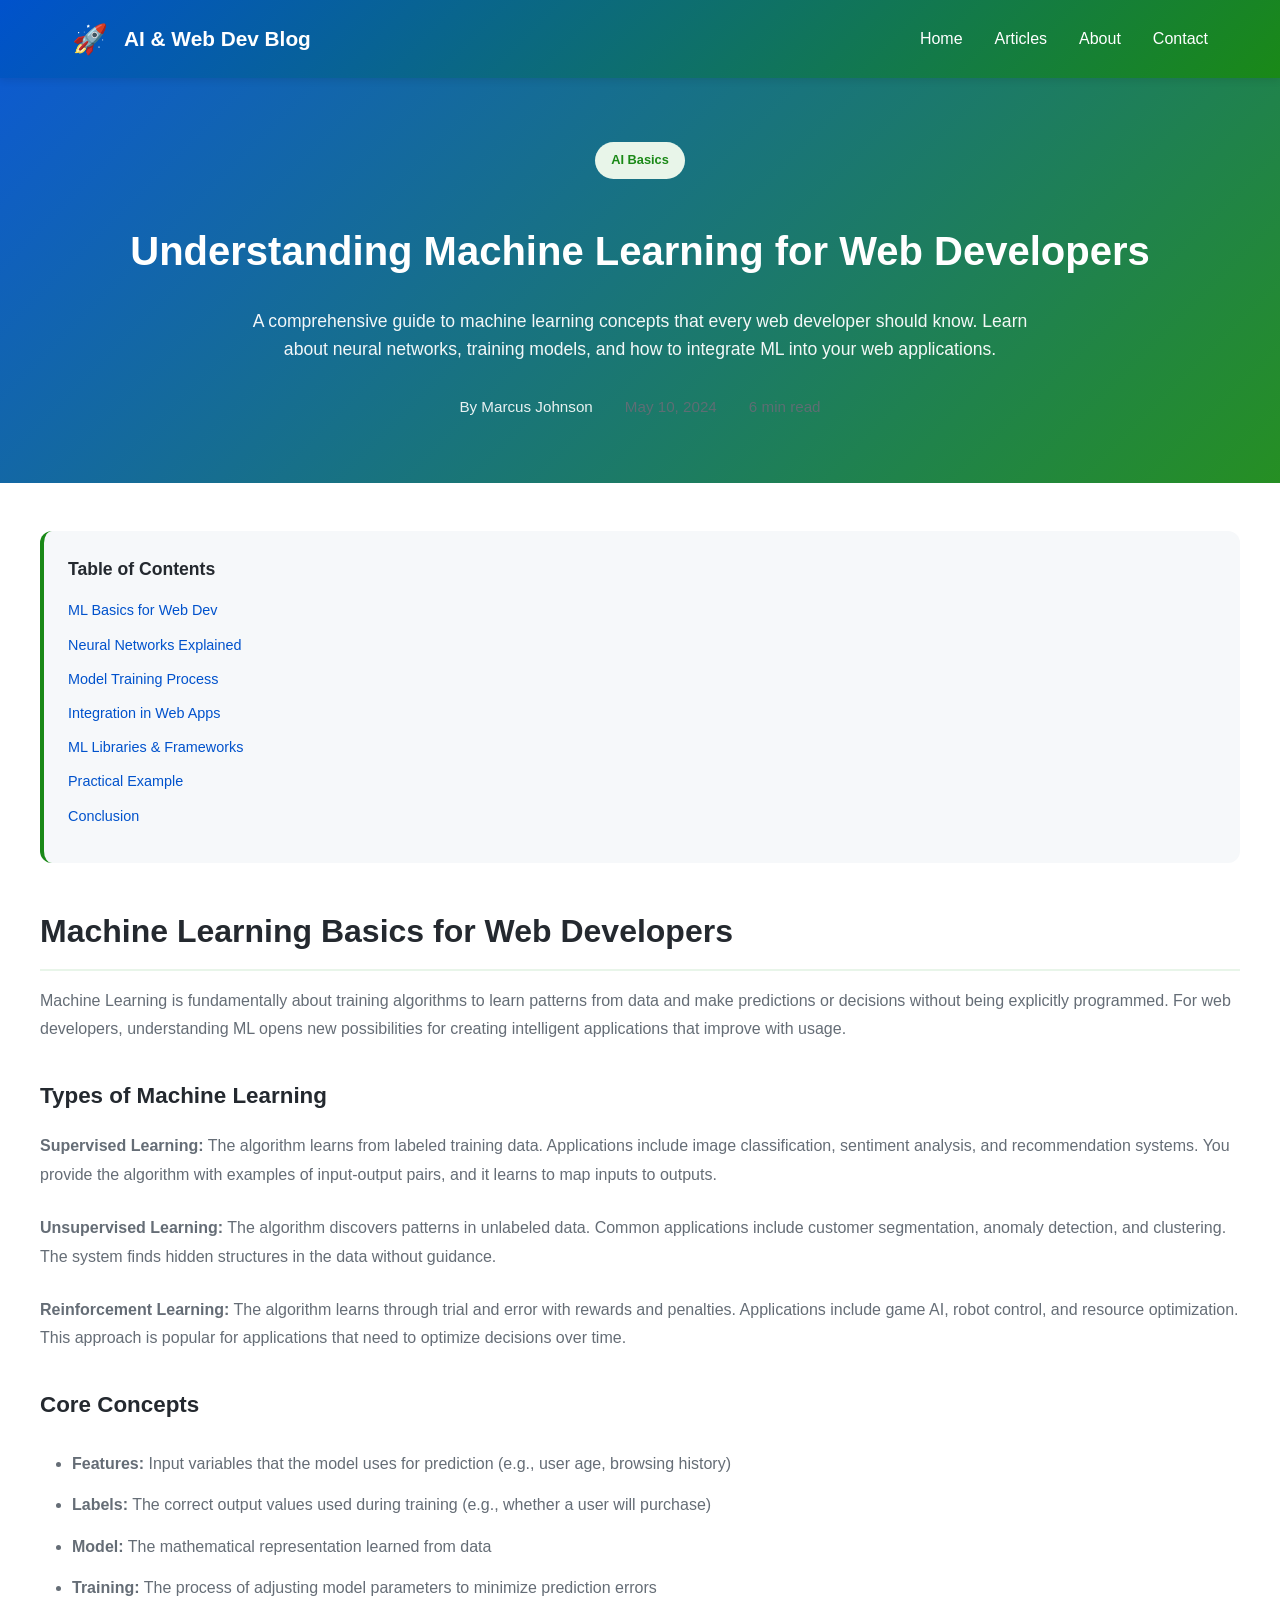
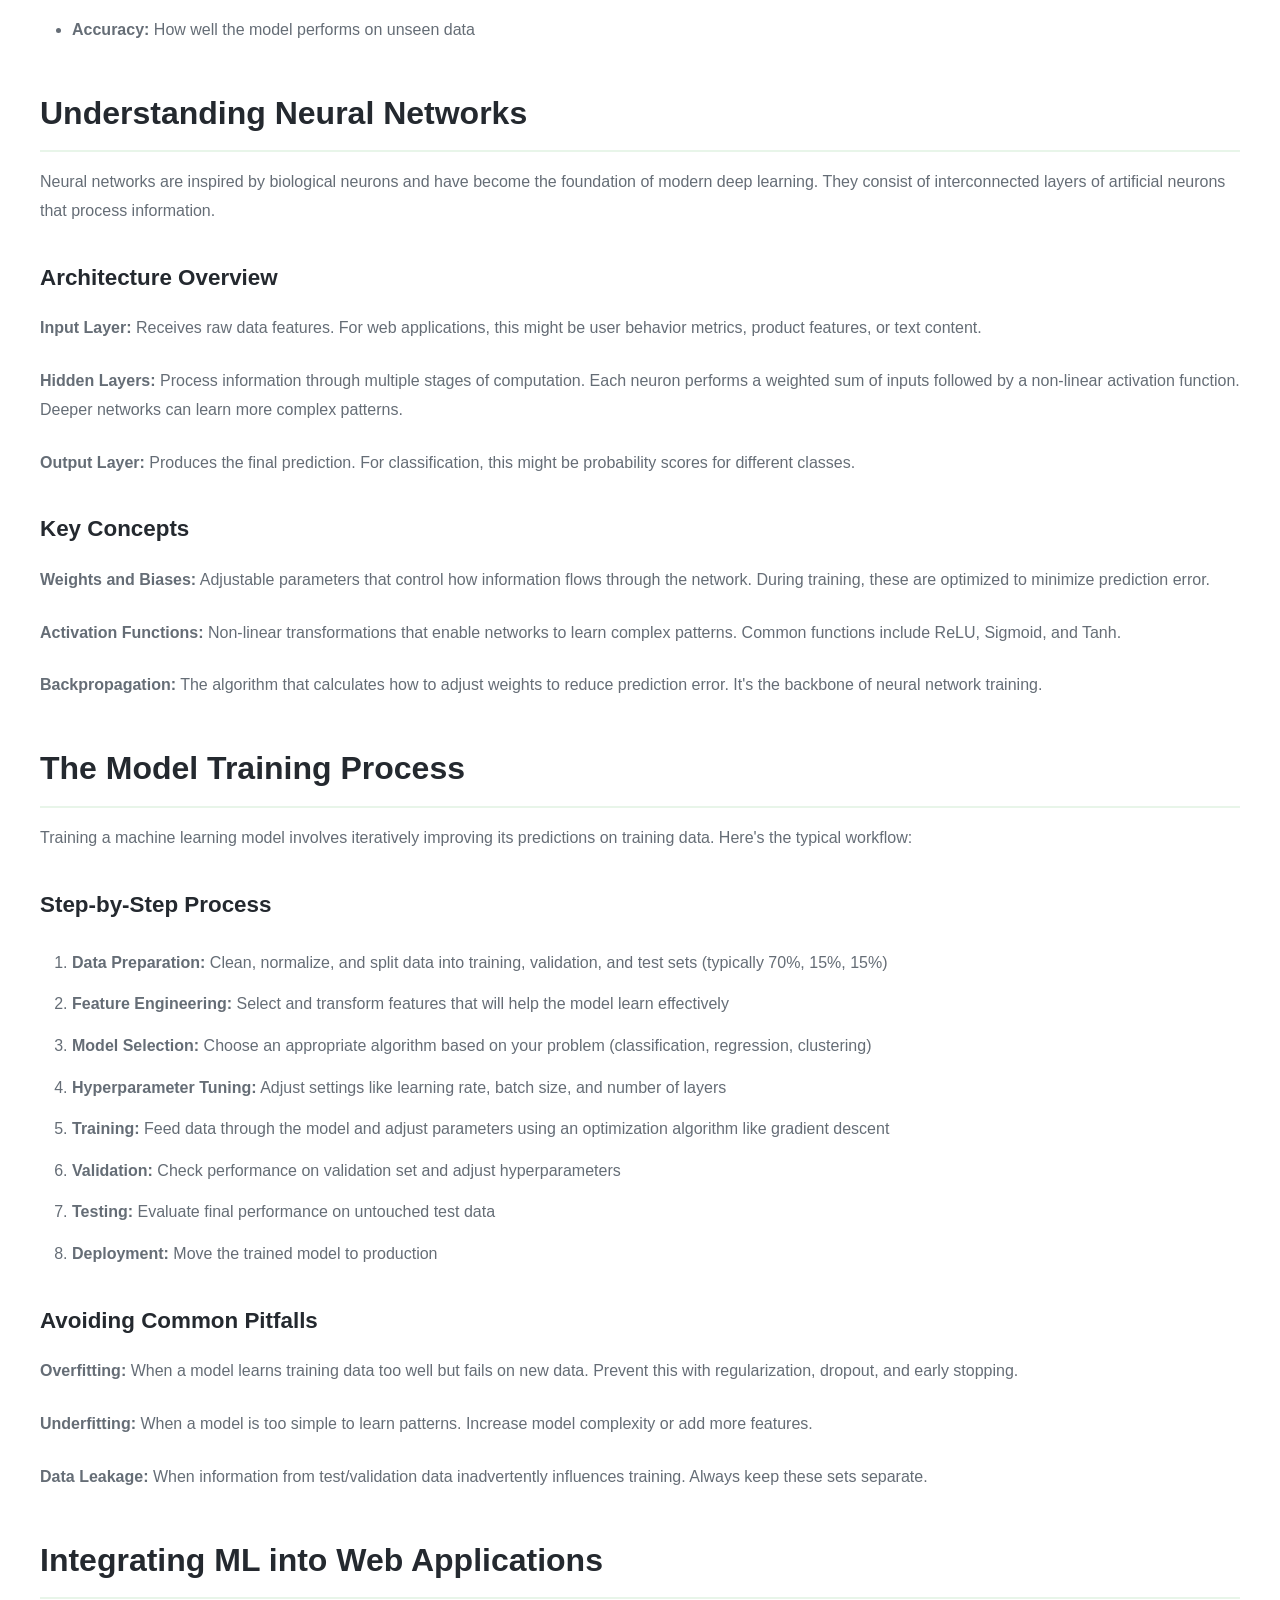
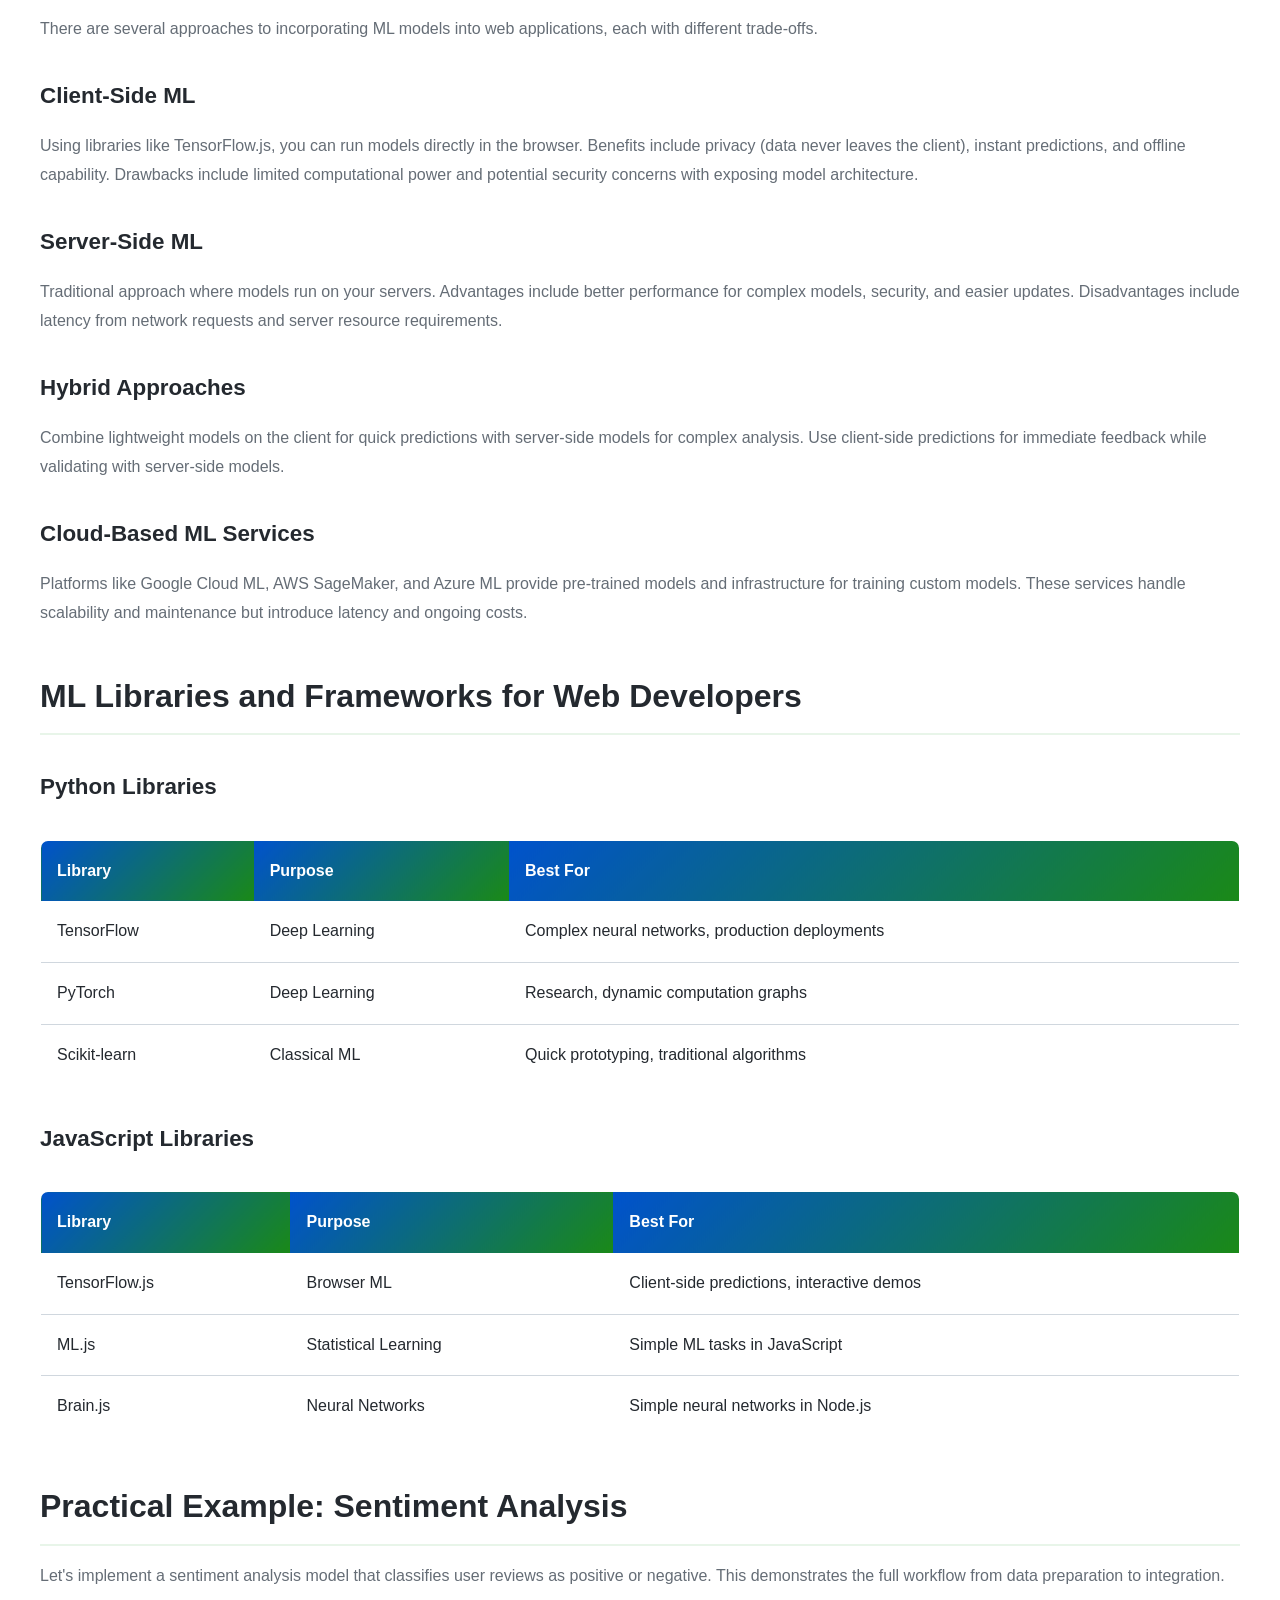
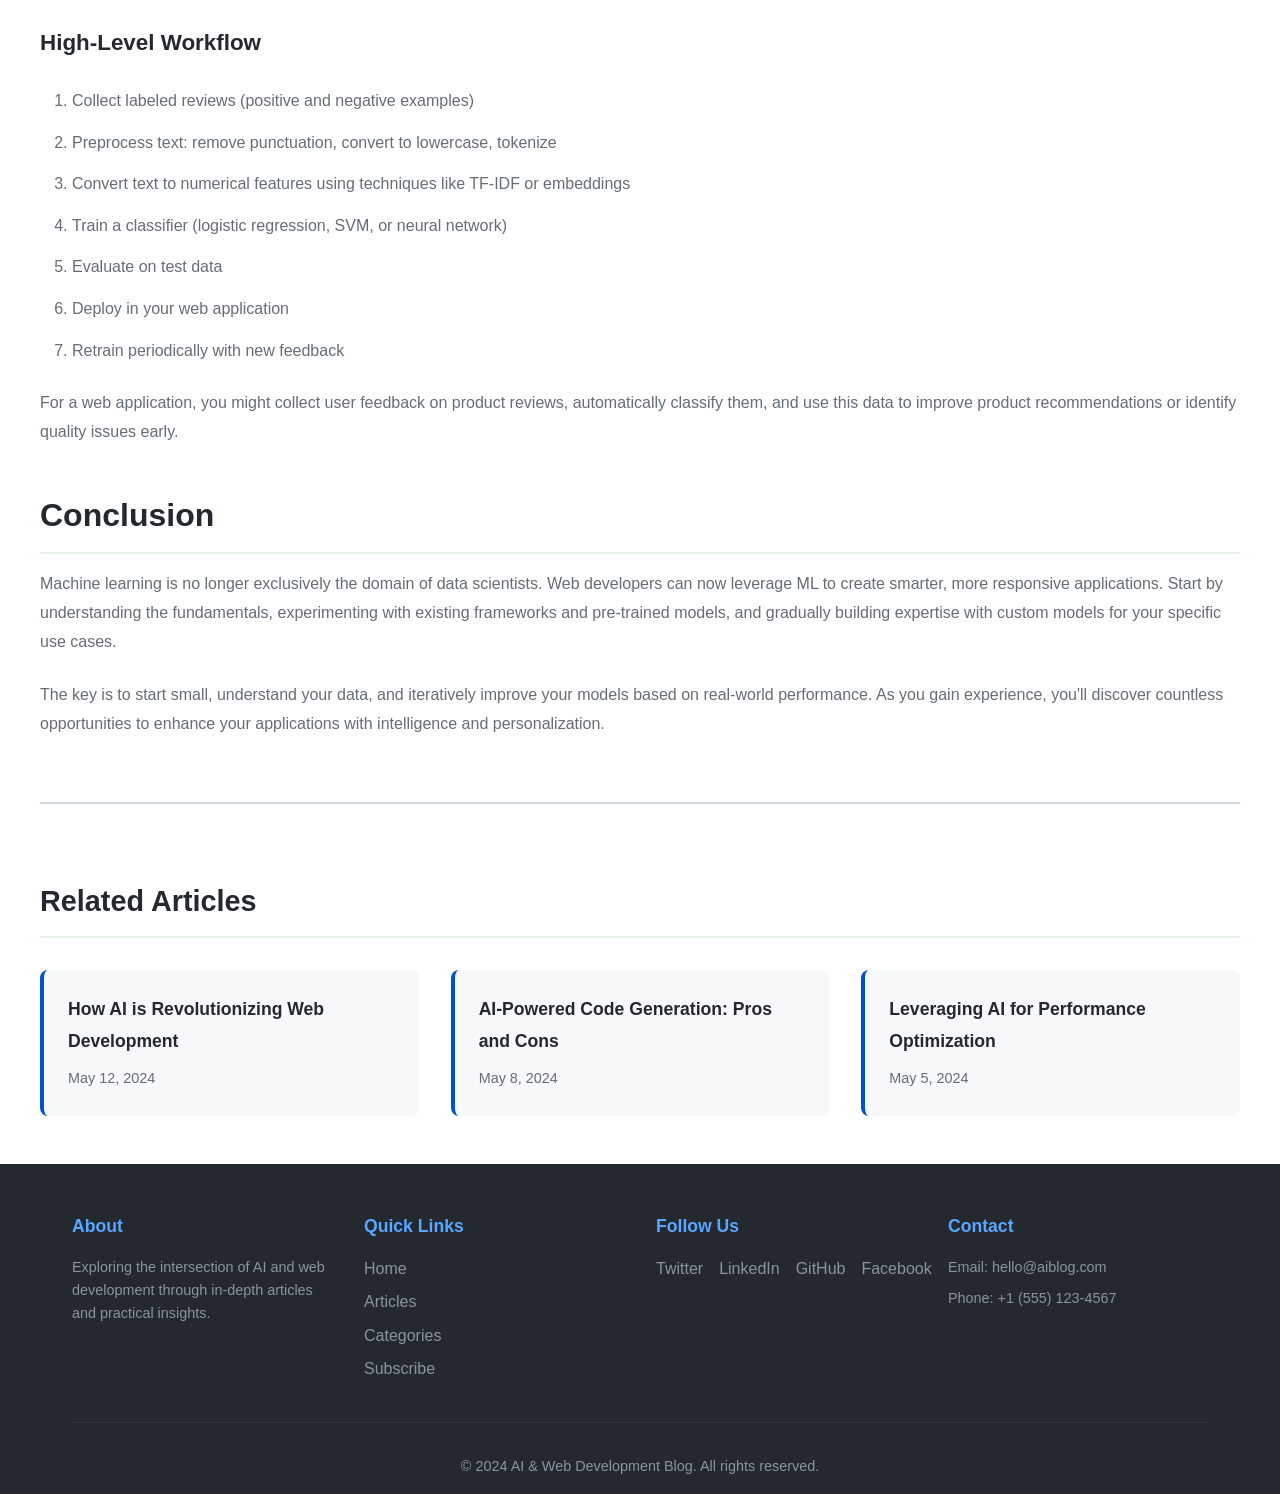
==== article1.html @ 03bb9d30 "new files" ====
<!DOCTYPE html>
<html lang="en">
<head>
    <meta charset="UTF-8">
    <meta name="viewport" content="width=device-width, initial-scale=1.0">
    <title>Understanding Machine Learning for Web Developers | AI & Web Dev Blog</title>
    <link rel="stylesheet" href="styles.css">
</head>
<body>
    <!-- Navigation Bar -->
    <nav class="navbar">
        <div class="nav-container">
            <div class="logo">
                <span class="logo-icon">🚀</span>
                <h1>AI & Web Dev Blog</h1>
            </div>
            <ul class="nav-links">
                <li><a href="index.html">Home</a></li>
                <li><a href="index.html#articles">Articles</a></li>
                <li><a href="#">About</a></li>
                <li><a href="#">Contact</a></li>
            </ul>
        </div>
    </nav>

    <!-- Article Content -->
    <article class="article-page">
        <div class="article-hero">
            <div class="container">
                <span class="badge badge-green">AI Basics</span>
                <h1>Understanding Machine Learning for Web Developers</h1>
                <p class="article-subtitle">A comprehensive guide to machine learning concepts that every web developer should know. Learn about neural networks, training models, and how to integrate ML into your web applications.</p>
                <div class="article-meta-detailed">
                    <span class="author">By Marcus Johnson</span>
                    <span class="date">May 10, 2024</span>
                    <span class="read-time">6 min read</span>
                </div>
            </div>
        </div>

        <div class="container article-container">
            <aside class="article-sidebar">
                <div class="toc">
                    <h3>Table of Contents</h3>
                    <ul>
                        <li><a href="#ml-basics">ML Basics for Web Dev</a></li>
                        <li><a href="#neural-networks">Neural Networks Explained</a></li>
                        <li><a href="#training">Model Training Process</a></li>
                        <li><a href="#integration">Integration in Web Apps</a></li>
                        <li><a href="#libraries">ML Libraries & Frameworks</a></li>
                        <li><a href="#practical">Practical Example</a></li>
                        <li><a href="#conclusion">Conclusion</a></li>
                    </ul>
                </div>
            </aside>

            <main class="article-main">
                <section id="ml-basics">
                    <h2>Machine Learning Basics for Web Developers</h2>
                    <p>Machine Learning is fundamentally about training algorithms to learn patterns from data and make predictions or decisions without being explicitly programmed. For web developers, understanding ML opens new possibilities for creating intelligent applications that improve with usage.</p>

                    <h3>Types of Machine Learning</h3>
                    <p><strong>Supervised Learning:</strong> The algorithm learns from labeled training data. Applications include image classification, sentiment analysis, and recommendation systems. You provide the algorithm with examples of input-output pairs, and it learns to map inputs to outputs.</p>
                    <p><strong>Unsupervised Learning:</strong> The algorithm discovers patterns in unlabeled data. Common applications include customer segmentation, anomaly detection, and clustering. The system finds hidden structures in the data without guidance.</p>
                    <p><strong>Reinforcement Learning:</strong> The algorithm learns through trial and error with rewards and penalties. Applications include game AI, robot control, and resource optimization. This approach is popular for applications that need to optimize decisions over time.</p>

                    <h3>Core Concepts</h3>
                    <ul>
                        <li><strong>Features:</strong> Input variables that the model uses for prediction (e.g., user age, browsing history)</li>
                        <li><strong>Labels:</strong> The correct output values used during training (e.g., whether a user will purchase)</li>
                        <li><strong>Model:</strong> The mathematical representation learned from data</li>
                        <li><strong>Training:</strong> The process of adjusting model parameters to minimize prediction errors</li>
                        <li><strong>Accuracy:</strong> How well the model performs on unseen data</li>
                    </ul>
                </section>

                <section id="neural-networks">
                    <h2>Understanding Neural Networks</h2>
                    <p>Neural networks are inspired by biological neurons and have become the foundation of modern deep learning. They consist of interconnected layers of artificial neurons that process information.</p>

                    <h3>Architecture Overview</h3>
                    <p><strong>Input Layer:</strong> Receives raw data features. For web applications, this might be user behavior metrics, product features, or text content.</p>
                    <p><strong>Hidden Layers:</strong> Process information through multiple stages of computation. Each neuron performs a weighted sum of inputs followed by a non-linear activation function. Deeper networks can learn more complex patterns.</p>
                    <p><strong>Output Layer:</strong> Produces the final prediction. For classification, this might be probability scores for different classes.</p>

                    <h3>Key Concepts</h3>
                    <p><strong>Weights and Biases:</strong> Adjustable parameters that control how information flows through the network. During training, these are optimized to minimize prediction error.</p>
                    <p><strong>Activation Functions:</strong> Non-linear transformations that enable networks to learn complex patterns. Common functions include ReLU, Sigmoid, and Tanh.</p>
                    <p><strong>Backpropagation:</strong> The algorithm that calculates how to adjust weights to reduce prediction error. It's the backbone of neural network training.</p>
                </section>

                <section id="training">
                    <h2>The Model Training Process</h2>
                    <p>Training a machine learning model involves iteratively improving its predictions on training data. Here's the typical workflow:</p>

                    <h3>Step-by-Step Process</h3>
                    <ol>
                        <li><strong>Data Preparation:</strong> Clean, normalize, and split data into training, validation, and test sets (typically 70%, 15%, 15%)</li>
                        <li><strong>Feature Engineering:</strong> Select and transform features that will help the model learn effectively</li>
                        <li><strong>Model Selection:</strong> Choose an appropriate algorithm based on your problem (classification, regression, clustering)</li>
                        <li><strong>Hyperparameter Tuning:</strong> Adjust settings like learning rate, batch size, and number of layers</li>
                        <li><strong>Training:</strong> Feed data through the model and adjust parameters using an optimization algorithm like gradient descent</li>
                        <li><strong>Validation:</strong> Check performance on validation set and adjust hyperparameters</li>
                        <li><strong>Testing:</strong> Evaluate final performance on untouched test data</li>
                        <li><strong>Deployment:</strong> Move the trained model to production</li>
                    </ol>

                    <h3>Avoiding Common Pitfalls</h3>
                    <p><strong>Overfitting:</strong> When a model learns training data too well but fails on new data. Prevent this with regularization, dropout, and early stopping.</p>
                    <p><strong>Underfitting:</strong> When a model is too simple to learn patterns. Increase model complexity or add more features.</p>
                    <p><strong>Data Leakage:</strong> When information from test/validation data inadvertently influences training. Always keep these sets separate.</p>
                </section>

                <section id="integration">
                    <h2>Integrating ML into Web Applications</h2>
                    <p>There are several approaches to incorporating ML models into web applications, each with different trade-offs.</p>

                    <h3>Client-Side ML</h3>
                    <p>Using libraries like TensorFlow.js, you can run models directly in the browser. Benefits include privacy (data never leaves the client), instant predictions, and offline capability. Drawbacks include limited computational power and potential security concerns with exposing model architecture.</p>

                    <h3>Server-Side ML</h3>
                    <p>Traditional approach where models run on your servers. Advantages include better performance for complex models, security, and easier updates. Disadvantages include latency from network requests and server resource requirements.</p>

                    <h3>Hybrid Approaches</h3>
                    <p>Combine lightweight models on the client for quick predictions with server-side models for complex analysis. Use client-side predictions for immediate feedback while validating with server-side models.</p>

                    <h3>Cloud-Based ML Services</h3>
                    <p>Platforms like Google Cloud ML, AWS SageMaker, and Azure ML provide pre-trained models and infrastructure for training custom models. These services handle scalability and maintenance but introduce latency and ongoing costs.</p>
                </section>

                <section id="libraries">
                    <h2>ML Libraries and Frameworks for Web Developers</h2>

                    <h3>Python Libraries</h3>
                    <table class="tools-table">
                        <tr>
                            <th>Library</th>
                            <th>Purpose</th>
                            <th>Best For</th>
                        </tr>
                        <tr>
                            <td>TensorFlow</td>
                            <td>Deep Learning</td>
                            <td>Complex neural networks, production deployments</td>
                        </tr>
                        <tr>
                            <td>PyTorch</td>
                            <td>Deep Learning</td>
                            <td>Research, dynamic computation graphs</td>
                        </tr>
                        <tr>
                            <td>Scikit-learn</td>
                            <td>Classical ML</td>
                            <td>Quick prototyping, traditional algorithms</td>
                        </tr>
                    </table>

                    <h3>JavaScript Libraries</h3>
                    <table class="tools-table">
                        <tr>
                            <th>Library</th>
                            <th>Purpose</th>
                            <th>Best For</th>
                        </tr>
                        <tr>
                            <td>TensorFlow.js</td>
                            <td>Browser ML</td>
                            <td>Client-side predictions, interactive demos</td>
                        </tr>
                        <tr>
                            <td>ML.js</td>
                            <td>Statistical Learning</td>
                            <td>Simple ML tasks in JavaScript</td>
                        </tr>
                        <tr>
                            <td>Brain.js</td>
                            <td>Neural Networks</td>
                            <td>Simple neural networks in Node.js</td>
                        </tr>
                    </table>
                </section>

                <section id="practical">
                    <h2>Practical Example: Sentiment Analysis</h2>
                    <p>Let's implement a sentiment analysis model that classifies user reviews as positive or negative. This demonstrates the full workflow from data preparation to integration.</p>

                    <h3>High-Level Workflow</h3>
                    <ol>
                        <li>Collect labeled reviews (positive and negative examples)</li>
                        <li>Preprocess text: remove punctuation, convert to lowercase, tokenize</li>
                        <li>Convert text to numerical features using techniques like TF-IDF or embeddings</li>
                        <li>Train a classifier (logistic regression, SVM, or neural network)</li>
                        <li>Evaluate on test data</li>
                        <li>Deploy in your web application</li>
                        <li>Retrain periodically with new feedback</li>
                    </ol>

                    <p>For a web application, you might collect user feedback on product reviews, automatically classify them, and use this data to improve product recommendations or identify quality issues early.</p>
                </section>

                <section id="conclusion">
                    <h2>Conclusion</h2>
                    <p>Machine learning is no longer exclusively the domain of data scientists. Web developers can now leverage ML to create smarter, more responsive applications. Start by understanding the fundamentals, experimenting with existing frameworks and pre-trained models, and gradually building expertise with custom models for your specific use cases.</p>
                    <p>The key is to start small, understand your data, and iteratively improve your models based on real-world performance. As you gain experience, you'll discover countless opportunities to enhance your applications with intelligence and personalization.</p>
                </section>

                <!-- Related Articles -->
                <section class="related-articles">
                    <h2>Related Articles</h2>
                    <div class="related-grid">
                        <a href="featured-article.html" class="related-card">
                            <h4>How AI is Revolutionizing Web Development</h4>
                            <p>May 12, 2024</p>
                        </a>
                        <a href="article2.html" class="related-card">
                            <h4>AI-Powered Code Generation: Pros and Cons</h4>
                            <p>May 8, 2024</p>
                        </a>
                        <a href="article3.html" class="related-card">
                            <h4>Leveraging AI for Performance Optimization</h4>
                            <p>May 5, 2024</p>
                        </a>
                    </div>
                </section>
            </main>
        </div>
    </article>

    <!-- Footer -->
    <footer class="footer">
        <div class="container">
            <div class="footer-content">
                <div class="footer-section">
                    <h5>About</h5>
                    <p>Exploring the intersection of AI and web development through in-depth articles and practical insights.</p>
                </div>
                <div class="footer-section">
                    <h5>Quick Links</h5>
                    <ul>
                        <li><a href="index.html">Home</a></li>
                        <li><a href="index.html#articles">Articles</a></li>
                        <li><a href="#">Categories</a></li>
                        <li><a href="#">Subscribe</a></li>
                    </ul>
                </div>
                <div class="footer-section">
                    <h5>Follow Us</h5>
                    <div class="social-links">
                        <a href="#">Twitter</a>
                        <a href="#">LinkedIn</a>
                        <a href="#">GitHub</a>
                        <a href="#">Facebook</a>
                    </div>
                </div>
                <div class="footer-section">
                    <h5>Contact</h5>
                    <p>Email: hello@aiblog.com</p>
                    <p>Phone: +1 (555) 123-4567</p>
                </div>
            </div>
            <div class="footer-bottom">
                <p>&copy; 2024 AI & Web Development Blog. All rights reserved.</p>
            </div>
        </div>
    </footer>
</body>
</html>
---- styles.css ----
/* ==================== Variables & Reset ==================== */
:root {
    --primary-blue: #0052cc;
    --secondary-blue: #1f6feb;
    --light-blue: #e7f0ff;
    --primary-green: #1a8917;
    --secondary-green: #2da44e;
    --light-green: #e8f5e9;
    --dark-bg: #0d1117;
    --light-bg: #f6f8fa;
    --text-primary: #24292f;
    --text-secondary: #656d76;
    --border-color: #d0d7de;
    --hover-bg: #f0f4f8;
    --transition: all 0.3s ease;
}

* {
    margin: 0;
    padding: 0;
    box-sizing: border-box;
}

html {
    scroll-behavior: smooth;
}

body {
    font-family: -apple-system, BlinkMacSystemFont, 'Segoe UI', Roboto, 'Helvetica Neue', Arial, sans-serif;
    line-height: 1.6;
    color: var(--text-primary);
    background-color: #ffffff;
}

/* ==================== Navigation ==================== */
.navbar {
    position: sticky;
    top: 0;
    background: linear-gradient(135deg, #0052cc 0%, #1a8917 100%);
    color: white;
    padding: 1rem 0;
    box-shadow: 0 2px 8px rgba(0, 0, 0, 0.1);
    z-index: 100;
}

.nav-container {
    max-width: 1200px;
    margin: 0 auto;
    padding: 0 2rem;
    display: flex;
    justify-content: space-between;
    align-items: center;
}

.logo {
    display: flex;
    align-items: center;
    gap: 1rem;
    font-size: 1.5rem;
    font-weight: bold;
}

.logo h1 {
    font-size: 1.3rem;
    white-space: nowrap;

}

.logo-icon {
    font-size: 1.8rem;
    height: auto;

    
}

.nav-links {
    display: flex;
    list-style: none;
    gap: 2rem;
}

.nav-links a {
    color: white;
    text-decoration: none;
    font-weight: 500;
    transition: var(--transition);
    padding: 0.5rem 0;
    border-bottom: 2px solid transparent;
}

.nav-links a:hover {
    border-bottom-color: #fff;
}

/* ==================== Hero Section ==================== */
.hero {
    position: relative;
    min-height: 500px;
    display: flex;
    align-items: center;
    justify-content: center;
    background: linear-gradient(135deg, rgba(0, 82, 204, 0.95) 0%, rgba(26, 137, 23, 0.95) 100%);
    color: white;
    overflow: hidden;
}

.hero::before {
    content: '';
    position: absolute;
    width: 200%;
    height: 200%;
    background: 
        radial-gradient(circle at 20% 50%, rgba(255, 255, 255, 0.1) 0%, transparent 50%),
        radial-gradient(circle at 80% 80%, rgba(255, 255, 255, 0.05) 0%, transparent 50%);
    animation: gradient-shift 15s ease infinite;
}

@keyframes gradient-shift {
    0%, 100% { transform: translate(0, 0); }
    50% { transform: translate(-50px, -50px); }
}

.hero-content {
    position: relative;
    z-index: 2;
    text-align: center;
    max-width: 800px;
    padding: 3rem 2rem;
}

.hero h2 {
    font-size: 3rem;
    margin-bottom: 1rem;
    font-weight: 700;
    line-height: 1.2;
}

.hero p {
    font-size: 1.3rem;
    margin-bottom: 2rem;
    opacity: 0.95;
    font-weight: 300;
}

.cta-button {
    background: white;
    color: var(--primary-blue);
    border: none;
    padding: 1rem 2.5rem;
    font-size: 1rem;
    font-weight: 600;
    border-radius: 50px;
    cursor: pointer;
    transition: var(--transition);
    box-shadow: 0 4px 15px rgba(0, 0, 0, 0.2);
}

.cta-button:hover {
    transform: translateY(-3px);
    box-shadow: 0 6px 20px rgba(0, 0, 0, 0.3);
}

/* ==================== Container ==================== */
.container {
    max-width: 1200px;
    margin: 0 auto;
    padding: 0 2rem;
}

/* ==================== Section Title ==================== */
.section-title {
    font-size: 2.2rem;
    font-weight: 700;
    margin-bottom: 3rem;
    text-align: center;
    color: var(--text-primary);
    position: relative;
    padding-bottom: 1rem;
}

.section-title::after {
    content: '';
    position: absolute;
    bottom: 0;
    left: 50%;
    transform: translateX(-50%);
    width: 60px;
    height: 4px;
    background: linear-gradient(90deg, var(--primary-blue), var(--primary-green));
    border-radius: 2px;
}

/* ==================== Featured Section ==================== */
.featured-section {
    padding: 4rem 0;
    background: var(--light-bg);
}

.featured-article {
    display: grid;
    grid-template-columns: 1fr 1fr;
    gap: 3rem;
    align-items: center;
    background: white;
    border-radius: 12px;
    overflow: hidden;
    box-shadow: 0 4px 20px rgba(0, 0, 0, 0.08);
    border: 2px solid #e8f5e9;
    transition: var(--transition);
}

.featured-article:hover {
    box-shadow: 0 8px 30px rgba(26, 137, 23, 0.15);
    transform: translateY(-5px);
}

.featured-image {
    background: linear-gradient(135deg, var(--light-blue) 0%, var(--light-green) 100%);
    height: 300px;
    display: flex;
    align-items: center;
    justify-content: center;
    overflow: hidden;
}

.image-placeholder {
    font-size: 6rem;
    animation: float 3s ease-in-out infinite;
}

@keyframes float {
    0%, 100% { transform: translateY(0px); }
    50% { transform: translateY(-20px); }
}

.featured-content {
    padding: 2rem;
}

.featured-content h2 {
    font-size: 2rem;
    margin: 1rem 0;
    color: var(--text-primary);
}

.featured-content p {
    font-size: 1rem;
    color: var(--text-secondary);
    margin-bottom: 1.5rem;
    line-height: 1.7;
}

.article-meta {
    display: flex;
    gap: 1.5rem;
    margin-bottom: 1.5rem;
    font-size: 0.9rem;
}

.date, .read-time {
    color: var(--text-secondary);
}

.read-more {
    display: inline-block;
    color: var(--primary-blue);
    text-decoration: none;
    font-weight: 600;
    transition: var(--transition);
    padding: 0.5rem 0;
}

.read-more:hover {
    color: var(--primary-green);
    transform: translateX(5px);
}

/* ==================== Badges ==================== */
.badge {
    display: inline-block;
    padding: 0.5rem 1rem;
    border-radius: 20px;
    font-size: 0.8rem;
    font-weight: 600;
    margin-bottom: 1rem;
}

.badge-blue {
    background: var(--light-blue);
    color: var(--primary-blue);
}

.badge-green {
    background: var(--light-green);
    color: var(--primary-green);
}

/* ==================== Blog Section ==================== */
.blog-section {
    padding: 4rem 0;
    background: white;
}

.articles-grid {
    display: grid;
    grid-template-columns: repeat(auto-fit, minmax(350px, 1fr));
    gap: 2rem;
    margin-bottom: 3rem;
}

.article-card {
    background: white;
    border: 2px solid var(--border-color);
    border-radius: 12px;
    padding: 2rem;
    transition: var(--transition);
    cursor: pointer;
    display: flex;
    flex-direction: column;
}

.article-card:hover {
    border-color: var(--primary-green);
    box-shadow: 0 8px 25px rgba(26, 137, 23, 0.15);
    transform: translateY(-8px);
}

.article-header {
    display: flex;
    justify-content: space-between;
    align-items: center;
    margin-bottom: 1rem;
}

.article-icon {
    font-size: 2.5rem;
}

.article-card h4 {
    font-size: 1.3rem;
    margin-bottom: 1rem;
    color: var(--text-primary);
    line-height: 1.4;
    flex-grow: 1;
}

.article-card p {
    color: var(--text-secondary);
    font-size: 0.95rem;
    margin-bottom: 1.5rem;
    line-height: 1.6;
    flex-grow: 1;
}

.article-footer {
    display: flex;
    justify-content: space-between;
    align-items: center;
    padding-top: 1rem;
    border-top: 1px solid var(--border-color);
    font-size: 0.9rem;
    color: var(--text-secondary);
}

/* ==================== Article Card Links ==================== */
.article-card-link {
    text-decoration: none;
    color: inherit;
    display: block;
}

.article-card-link .article-card {
    height: 100%;
}

.load-more {
    text-align: center;
    padding: 2rem 0;
}

.load-more-btn {
    background: linear-gradient(135deg, var(--primary-blue), var(--primary-green));
    color: white;
    border: none;
    padding: 1rem 2rem;
    font-size: 1rem;
    font-weight: 600;
    border-radius: 50px;
    cursor: pointer;
    transition: var(--transition);
}

.load-more-btn:hover {
    transform: scale(1.05);
    box-shadow: 0 6px 20px rgba(0, 82, 204, 0.3);
}

/* ==================== Stats Section ==================== */
.stats-section {
    padding: 4rem 0;
    background: linear-gradient(135deg, rgba(0, 82, 204, 0.05) 0%, rgba(26, 137, 23, 0.05) 100%);
}

.stats-grid {
    display: grid;
    grid-template-columns: repeat(auto-fit, minmax(250px, 1fr));
    gap: 2rem;
}

.stat-card {
    background: white;
    padding: 2rem;
    border-radius: 12px;
    text-align: center;
    border: 2px solid var(--border-color);
    transition: var(--transition);
}

.stat-card:hover {
    border-color: var(--primary-blue);
    box-shadow: 0 6px 20px rgba(0, 82, 204, 0.1);
}

.stat-card h4 {
    font-size: 2.5rem;
    background: linear-gradient(135deg, var(--primary-blue), var(--primary-green));
    -webkit-background-clip: text;
    -webkit-text-fill-color: transparent;
    background-clip: text;
    margin-bottom: 0.5rem;
}

.stat-card p {
    color: var(--text-secondary);
    font-size: 1rem;
}

/* ==================== Newsletter Section ==================== */
.newsletter-section {
    padding: 4rem 0;
    background: linear-gradient(135deg, var(--primary-blue) 0%, var(--primary-green) 100%);
    color: white;
}

.newsletter-container {
    display: grid;
    grid-template-columns: 1fr 1fr;
    gap: 3rem;
    align-items: center;
}

.newsletter-content h3 {
    font-size: 2rem;
    margin-bottom: 1rem;
}

.newsletter-content p {
    font-size: 1rem;
    opacity: 0.95;
}

.newsletter-form {
    display: flex;
    gap: 1rem;
}

.newsletter-form input {
    flex: 1;
    padding: 1rem;
    border: none;
    border-radius: 50px;
    font-size: 1rem;
    outline: none;
    background: white;
}

.subscribe-btn {
    padding: 1rem 2rem;
    background: white;
    color: var(--primary-blue);
    border: none;
    border-radius: 50px;
    font-weight: 600;
    cursor: pointer;
    transition: var(--transition);
    white-space: nowrap;
}

.subscribe-btn:hover {
    transform: scale(1.05);
    box-shadow: 0 4px 15px rgba(0, 0, 0, 0.2);
}

/* ==================== Categories Section ==================== */
.categories-section {
    padding: 4rem 0;
    background: var(--light-bg);
}

.categories-grid {
    display: grid;
    grid-template-columns: repeat(auto-fit, minmax(200px, 1fr));
    gap: 2rem;
}

.category-link {
    background: white;
    padding: 2rem;
    border-radius: 12px;
    text-decoration: none;
    text-align: center;
    transition: var(--transition);
    border: 2px solid transparent;
    cursor: pointer;
}

.category-link:hover {
    border-color: var(--primary-green);
    box-shadow: 0 8px 25px rgba(26, 137, 23, 0.15);
    transform: translateY(-8px);
}

.category-icon {
    font-size: 3rem;
    display: block;
    margin-bottom: 1rem;
}

.category-link h4 {
    font-size: 1.2rem;
    margin-bottom: 0.5rem;
    color: var(--text-primary);
}

.category-link p {
    color: var(--text-secondary);
    font-size: 0.9rem;
}

/* ==================== Footer ==================== */
.footer {
    background: var(--text-primary);
    color: white;
    padding: 3rem 0 1rem;
}

.footer-content {
    display: grid;
    grid-template-columns: repeat(auto-fit, minmax(250px, 1fr));
    gap: 2rem;
    margin-bottom: 2rem;
}

.footer-section h5 {
    font-size: 1.1rem;
    margin-bottom: 1rem;
    color: #58a6ff;
}

.footer-section p {
    font-size: 0.9rem;
    color: #8b949e;
    margin-bottom: 0.5rem;
}

.footer-section ul {
    list-style: none;
}

.footer-section ul li {
    margin-bottom: 0.5rem;
}

.footer-section a {
    color: #8b949e;
    text-decoration: none;
    transition: var(--transition);
}

.footer-section a:hover {
    color: #58a6ff;
}

.social-links {
    display: flex;
    gap: 1rem;
}

.footer-bottom {
    border-top: 1px solid #30363d;
    padding-top: 2rem;
    text-align: center;
    color: #8b949e;
    font-size: 0.9rem;
}

/* ==================== Article Page Styles ==================== */
.article-page {
    background: white;
}

.article-hero {
    background: linear-gradient(135deg, rgba(0, 82, 204, 0.95) 0%, rgba(26, 137, 23, 0.95) 100%);
    color: white;
    padding: 4rem 0;
    text-align: center;
}

.article-hero h1 {
    font-size: 2.5rem;
    margin: 1.5rem 0;
    font-weight: 700;
}

.article-subtitle {
    font-size: 1.1rem;
    margin: 1rem 0 2rem;
    opacity: 0.95;
    max-width: 800px;
    margin-left: auto;
    margin-right: auto;
}

.article-meta-detailed {
    display: flex;
    gap: 2rem;
    justify-content: center;
    font-size: 0.95rem;
    opacity: 0.9;
}

.article-container {
    padding: 3rem 0;
}

.article-layout {
    display: grid;
    grid-template-columns: 250px 1fr;
    gap: 3rem;
}

.article-sidebar {
    position: sticky;
    top: 100px;
    height: fit-content;
}

.toc {
    background: var(--light-bg);
    padding: 1.5rem;
    border-radius: 12px;
    border-left: 4px solid var(--primary-green);
}

.toc h3 {
    font-size: 1.1rem;
    margin-bottom: 1rem;
    color: var(--text-primary);
}

.toc ul {
    list-style: none;
    font-size: 0.9rem;
}

.toc ul li {
    margin-bottom: 0.7rem;
}

.toc a {
    color: var(--primary-blue);
    text-decoration: none;
    transition: var(--transition);
}

.toc a:hover {
    color: var(--primary-green);
    text-decoration: underline;
}

.article-main {
    line-height: 1.8;
}

.article-main h2 {
    font-size: 2rem;
    margin: 2.5rem 0 1rem;
    color: var(--text-primary);
    border-bottom: 2px solid var(--light-green);
    padding-bottom: 0.5rem;
}

.article-main h3 {
    font-size: 1.4rem;
    margin: 2rem 0 1rem;
    color: var(--text-primary);
}

.article-main p {
    margin-bottom: 1.5rem;
    color: var(--text-secondary);
    font-size: 1rem;
}

.article-main ul, .article-main ol {
    margin: 1.5rem 0 1.5rem 2rem;
}

.article-main li {
    margin-bottom: 0.8rem;
    color: var(--text-secondary);
}

.article-main table {
    width: 100%;
    border-collapse: collapse;
    margin: 2rem 0;
}

.tools-table {
    border: 1px solid var(--border-color);
    border-radius: 8px;
    overflow: hidden;
}

.tools-table th {
    background: linear-gradient(135deg, var(--primary-blue), var(--primary-green));
    color: white;
    padding: 1rem;
    text-align: left;
    font-weight: 600;
}

.tools-table td {
    padding: 1rem;
    border-bottom: 1px solid var(--border-color);
}

.tools-table tr:last-child td {
    border-bottom: none;
}

.tools-table tr:hover {
    background: var(--light-bg);
}

.related-articles {
    margin-top: 4rem;
    padding-top: 2rem;
    border-top: 2px solid var(--border-color);
}

.related-articles h2 {
    font-size: 1.8rem;
    margin-bottom: 2rem;
}

.related-grid {
    display: grid;
    grid-template-columns: repeat(auto-fit, minmax(280px, 1fr));
    gap: 2rem;
}

.related-card {
    background: var(--light-bg);
    padding: 1.5rem;
    border-radius: 8px;
    text-decoration: none;
    color: inherit;
    transition: var(--transition);
    border-left: 4px solid var(--primary-blue);
}

.related-card:hover {
    border-left-color: var(--primary-green);
    transform: translateX(5px);
    background: white;
    box-shadow: 0 4px 12px rgba(0, 0, 0, 0.1);
}

.related-card h4 {
    font-size: 1.1rem;
    margin-bottom: 0.5rem;
    color: var(--text-primary);
}

.related-card p {
    color: var(--text-secondary);
    font-size: 0.9rem;
    margin: 0;
}

/* ==================== Responsive Design ==================== */
@media (max-width: 768px) {
    .hero h2 {
        font-size: 2rem;
    }

    .hero p {
        font-size: 1rem;
    }

    .featured-article {
        grid-template-columns: 1fr;
    }

    .featured-image {
        height: 200px;
    }

    .image-placeholder {
        font-size: 4rem;
    }

    .featured-content {
        padding: 1.5rem;
    }

    .featured-content h2 {
        font-size: 1.5rem;
    }

    .nav-links {
        gap: 1rem;
        font-size: 0.9rem;
    }

    .logo h1 {
        font-size: 1rem;
    }

    .section-title {
        font-size: 1.8rem;
    }

    .articles-grid {
        grid-template-columns: 1fr;
    }

    .newsletter-container {
        grid-template-columns: 1fr;
    }

    .newsletter-form {
        flex-direction: column;
    }

    .subscribe-btn {
        width: 100%;
    }

    .stat-card h4 {
        font-size: 2rem;
    }

    .footer-content {
        grid-template-columns: 1fr;
    }
}

@media (max-width: 480px) {
    .hero {
        min-height: 350px;
    }

    .hero h2 {
        font-size: 1.5rem;
    }

    .nav-container {
        flex-direction: column;
        gap: 1rem;
    }

    .nav-links {
        flex-direction: column;
        gap: 0.5rem;
        text-align: center;
    }

    .article-header {
        flex-direction: column;
        align-items: flex-start;
    }

    .badge {
        margin-top: 0.5rem;
    }

    .section-title {
        font-size: 1.5rem;
    }

    .categories-grid {
        grid-template-columns: 1fr;
    }
}
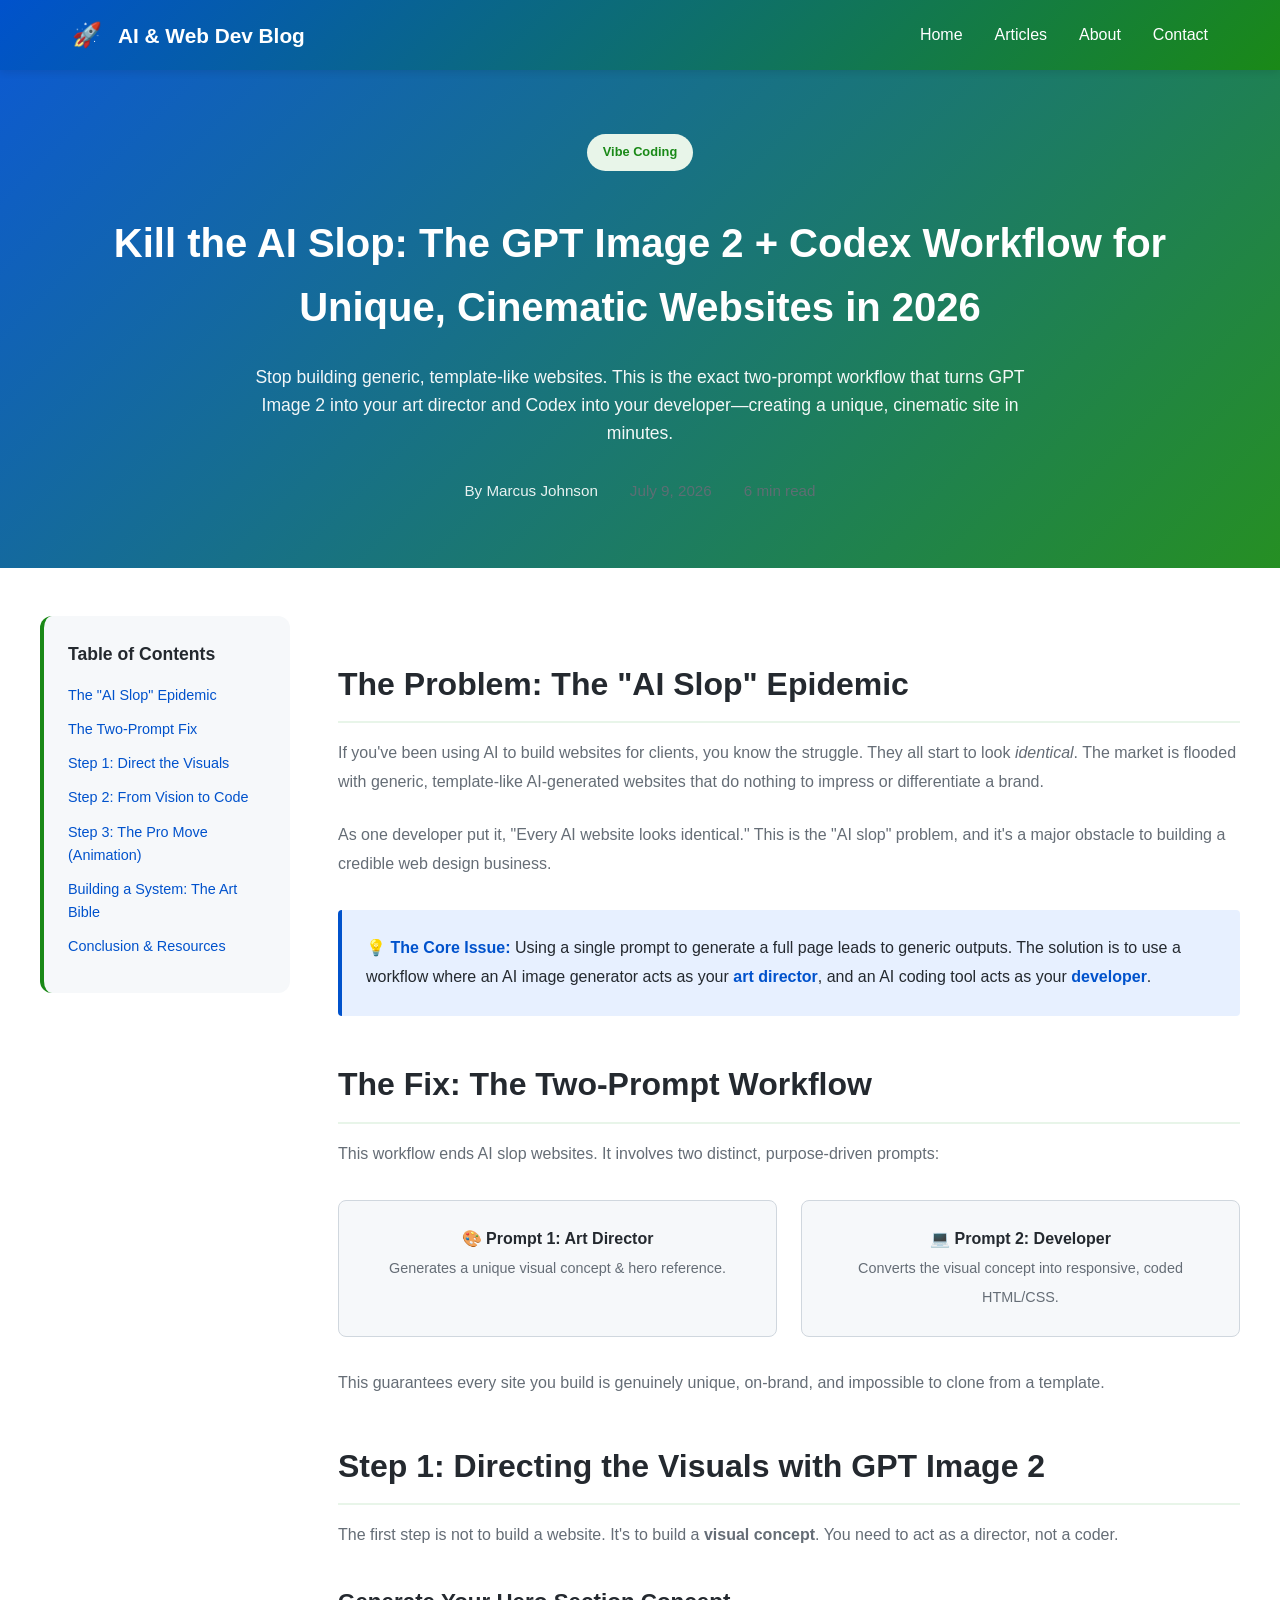
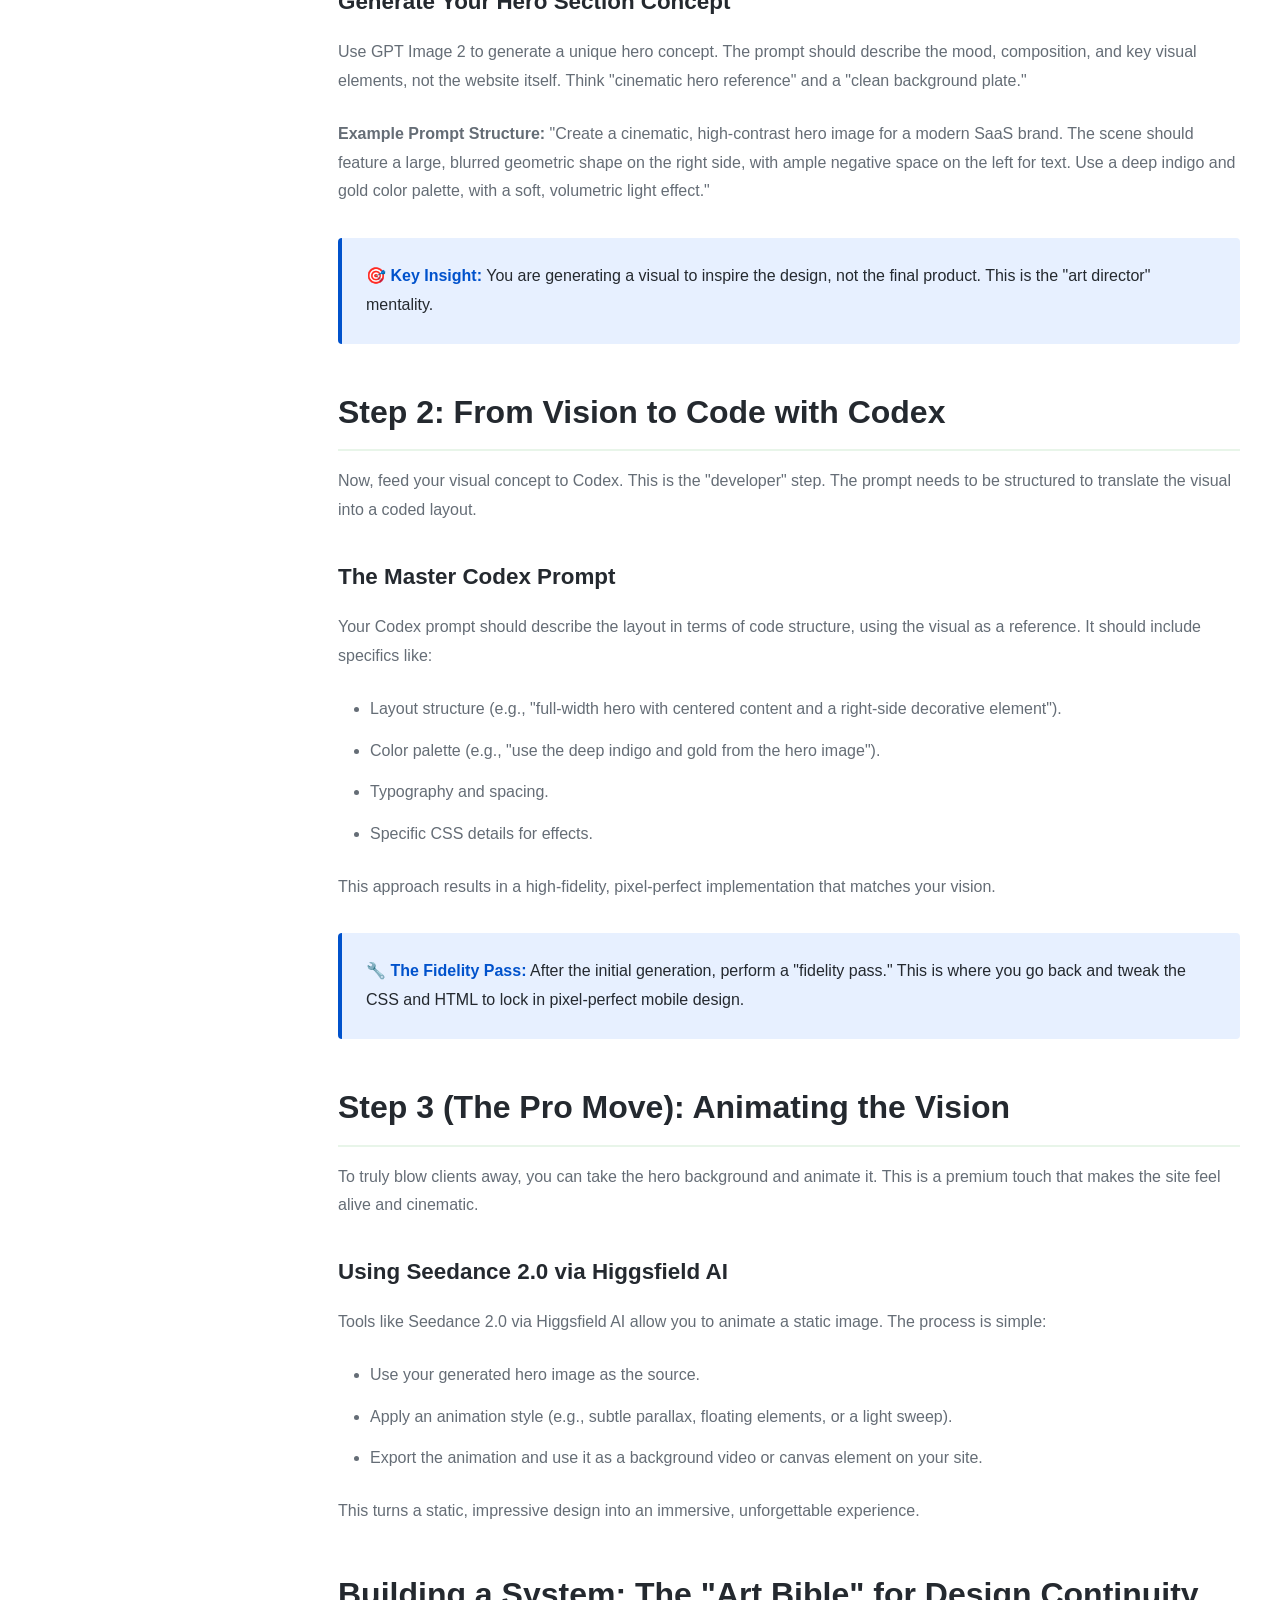
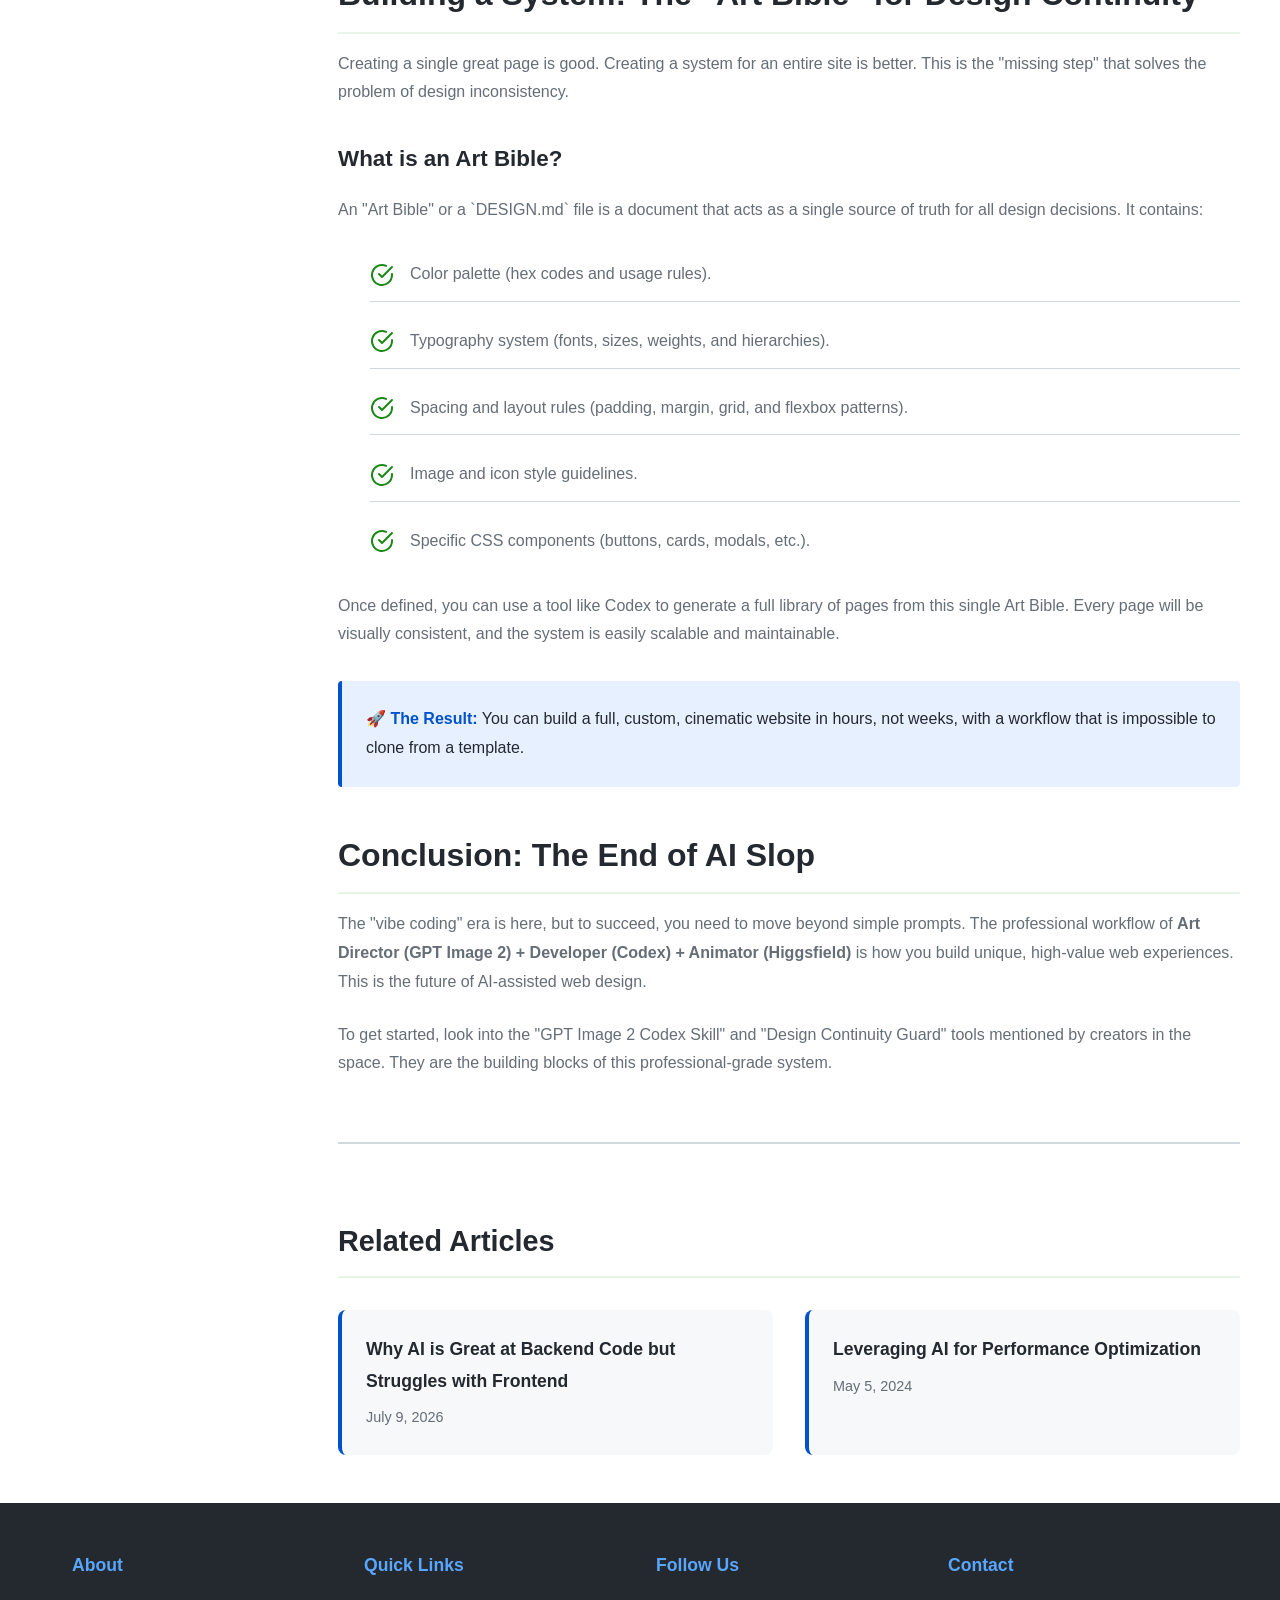
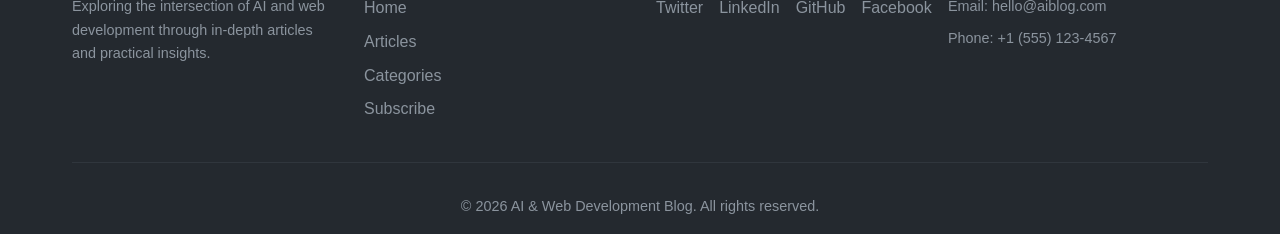
==== commit 731530c0: "change the files and content" ====
--- a/article1.html
+++ b/article1.html
@@ -3,8 +3,10 @@
 <head>
     <meta charset="UTF-8">
     <meta name="viewport" content="width=device-width, initial-scale=1.0">
-    <title>Understanding Machine Learning for Web Developers | AI & Web Dev Blog</title>
+    <title>Kill the AI Slop: The GPT Image 2 + Codex Workflow | AI & Web Dev Blog</title>
     <link rel="stylesheet" href="styles.css">
+    <script async src="https://pagead2.googlesyndication.com/pagead/js/adsbygoogle.js?client=ca-pub-3360916868105954"
+     crossorigin="anonymous"></script>
 </head>
 <body>
     <!-- Navigation Bar -->
@@ -27,202 +29,139 @@
     <article class="article-page">
         <div class="article-hero">
             <div class="container">
-                <span class="badge badge-green">AI Basics</span>
-                <h1>Understanding Machine Learning for Web Developers</h1>
-                <p class="article-subtitle">A comprehensive guide to machine learning concepts that every web developer should know. Learn about neural networks, training models, and how to integrate ML into your web applications.</p>
+                <span class="badge badge-green">Vibe Coding</span>
+                <h1>Kill the AI Slop: The GPT Image 2 + Codex Workflow for Unique, Cinematic Websites in 2026</h1>
+                <p class="article-subtitle">Stop building generic, template-like websites. This is the exact two-prompt workflow that turns GPT Image 2 into your art director and Codex into your developer—creating a unique, cinematic site in minutes.</p>
                 <div class="article-meta-detailed">
                     <span class="author">By Marcus Johnson</span>
-                    <span class="date">May 10, 2024</span>
+                    <span class="date">July 9, 2026</span>
                     <span class="read-time">6 min read</span>
                 </div>
             </div>
         </div>
 
         <div class="container article-container">
-            <aside class="article-sidebar">
-                <div class="toc">
-                    <h3>Table of Contents</h3>
-                    <ul>
-                        <li><a href="#ml-basics">ML Basics for Web Dev</a></li>
-                        <li><a href="#neural-networks">Neural Networks Explained</a></li>
-                        <li><a href="#training">Model Training Process</a></li>
-                        <li><a href="#integration">Integration in Web Apps</a></li>
-                        <li><a href="#libraries">ML Libraries & Frameworks</a></li>
-                        <li><a href="#practical">Practical Example</a></li>
-                        <li><a href="#conclusion">Conclusion</a></li>
-                    </ul>
-                </div>
-            </aside>
-
-            <main class="article-main">
-                <section id="ml-basics">
-                    <h2>Machine Learning Basics for Web Developers</h2>
-                    <p>Machine Learning is fundamentally about training algorithms to learn patterns from data and make predictions or decisions without being explicitly programmed. For web developers, understanding ML opens new possibilities for creating intelligent applications that improve with usage.</p>
-
-                    <h3>Types of Machine Learning</h3>
-                    <p><strong>Supervised Learning:</strong> The algorithm learns from labeled training data. Applications include image classification, sentiment analysis, and recommendation systems. You provide the algorithm with examples of input-output pairs, and it learns to map inputs to outputs.</p>
-                    <p><strong>Unsupervised Learning:</strong> The algorithm discovers patterns in unlabeled data. Common applications include customer segmentation, anomaly detection, and clustering. The system finds hidden structures in the data without guidance.</p>
-                    <p><strong>Reinforcement Learning:</strong> The algorithm learns through trial and error with rewards and penalties. Applications include game AI, robot control, and resource optimization. This approach is popular for applications that need to optimize decisions over time.</p>
-
-                    <h3>Core Concepts</h3>
-                    <ul>
-                        <li><strong>Features:</strong> Input variables that the model uses for prediction (e.g., user age, browsing history)</li>
-                        <li><strong>Labels:</strong> The correct output values used during training (e.g., whether a user will purchase)</li>
-                        <li><strong>Model:</strong> The mathematical representation learned from data</li>
-                        <li><strong>Training:</strong> The process of adjusting model parameters to minimize prediction errors</li>
-                        <li><strong>Accuracy:</strong> How well the model performs on unseen data</li>
-                    </ul>
-                </section>
-
-                <section id="neural-networks">
-                    <h2>Understanding Neural Networks</h2>
-                    <p>Neural networks are inspired by biological neurons and have become the foundation of modern deep learning. They consist of interconnected layers of artificial neurons that process information.</p>
-
-                    <h3>Architecture Overview</h3>
-                    <p><strong>Input Layer:</strong> Receives raw data features. For web applications, this might be user behavior metrics, product features, or text content.</p>
-                    <p><strong>Hidden Layers:</strong> Process information through multiple stages of computation. Each neuron performs a weighted sum of inputs followed by a non-linear activation function. Deeper networks can learn more complex patterns.</p>
-                    <p><strong>Output Layer:</strong> Produces the final prediction. For classification, this might be probability scores for different classes.</p>
-
-                    <h3>Key Concepts</h3>
-                    <p><strong>Weights and Biases:</strong> Adjustable parameters that control how information flows through the network. During training, these are optimized to minimize prediction error.</p>
-                    <p><strong>Activation Functions:</strong> Non-linear transformations that enable networks to learn complex patterns. Common functions include ReLU, Sigmoid, and Tanh.</p>
-                    <p><strong>Backpropagation:</strong> The algorithm that calculates how to adjust weights to reduce prediction error. It's the backbone of neural network training.</p>
-                </section>
-
-                <section id="training">
-                    <h2>The Model Training Process</h2>
-                    <p>Training a machine learning model involves iteratively improving its predictions on training data. Here's the typical workflow:</p>
-
-                    <h3>Step-by-Step Process</h3>
-                    <ol>
-                        <li><strong>Data Preparation:</strong> Clean, normalize, and split data into training, validation, and test sets (typically 70%, 15%, 15%)</li>
-                        <li><strong>Feature Engineering:</strong> Select and transform features that will help the model learn effectively</li>
-                        <li><strong>Model Selection:</strong> Choose an appropriate algorithm based on your problem (classification, regression, clustering)</li>
-                        <li><strong>Hyperparameter Tuning:</strong> Adjust settings like learning rate, batch size, and number of layers</li>
-                        <li><strong>Training:</strong> Feed data through the model and adjust parameters using an optimization algorithm like gradient descent</li>
-                        <li><strong>Validation:</strong> Check performance on validation set and adjust hyperparameters</li>
-                        <li><strong>Testing:</strong> Evaluate final performance on untouched test data</li>
-                        <li><strong>Deployment:</strong> Move the trained model to production</li>
-                    </ol>
-
-                    <h3>Avoiding Common Pitfalls</h3>
-                    <p><strong>Overfitting:</strong> When a model learns training data too well but fails on new data. Prevent this with regularization, dropout, and early stopping.</p>
-                    <p><strong>Underfitting:</strong> When a model is too simple to learn patterns. Increase model complexity or add more features.</p>
-                    <p><strong>Data Leakage:</strong> When information from test/validation data inadvertently influences training. Always keep these sets separate.</p>
-                </section>
-
-                <section id="integration">
-                    <h2>Integrating ML into Web Applications</h2>
-                    <p>There are several approaches to incorporating ML models into web applications, each with different trade-offs.</p>
-
-                    <h3>Client-Side ML</h3>
-                    <p>Using libraries like TensorFlow.js, you can run models directly in the browser. Benefits include privacy (data never leaves the client), instant predictions, and offline capability. Drawbacks include limited computational power and potential security concerns with exposing model architecture.</p>
-
-                    <h3>Server-Side ML</h3>
-                    <p>Traditional approach where models run on your servers. Advantages include better performance for complex models, security, and easier updates. Disadvantages include latency from network requests and server resource requirements.</p>
-
-                    <h3>Hybrid Approaches</h3>
-                    <p>Combine lightweight models on the client for quick predictions with server-side models for complex analysis. Use client-side predictions for immediate feedback while validating with server-side models.</p>
-
-                    <h3>Cloud-Based ML Services</h3>
-                    <p>Platforms like Google Cloud ML, AWS SageMaker, and Azure ML provide pre-trained models and infrastructure for training custom models. These services handle scalability and maintenance but introduce latency and ongoing costs.</p>
-                </section>
-
-                <section id="libraries">
-                    <h2>ML Libraries and Frameworks for Web Developers</h2>
-
-                    <h3>Python Libraries</h3>
-                    <table class="tools-table">
-                        <tr>
-                            <th>Library</th>
-                            <th>Purpose</th>
-                            <th>Best For</th>
-                        </tr>
-                        <tr>
-                            <td>TensorFlow</td>
-                            <td>Deep Learning</td>
-                            <td>Complex neural networks, production deployments</td>
-                        </tr>
-                        <tr>
-                            <td>PyTorch</td>
-                            <td>Deep Learning</td>
-                            <td>Research, dynamic computation graphs</td>
-                        </tr>
-                        <tr>
-                            <td>Scikit-learn</td>
-                            <td>Classical ML</td>
-                            <td>Quick prototyping, traditional algorithms</td>
-                        </tr>
-                    </table>
-
-                    <h3>JavaScript Libraries</h3>
-                    <table class="tools-table">
-                        <tr>
-                            <th>Library</th>
-                            <th>Purpose</th>
-                            <th>Best For</th>
-                        </tr>
-                        <tr>
-                            <td>TensorFlow.js</td>
-                            <td>Browser ML</td>
-                            <td>Client-side predictions, interactive demos</td>
-                        </tr>
-                        <tr>
-                            <td>ML.js</td>
-                            <td>Statistical Learning</td>
-                            <td>Simple ML tasks in JavaScript</td>
-                        </tr>
-                        <tr>
-                            <td>Brain.js</td>
-                            <td>Neural Networks</td>
-                            <td>Simple neural networks in Node.js</td>
-                        </tr>
-                    </table>
-                </section>
-
-                <section id="practical">
-                    <h2>Practical Example: Sentiment Analysis</h2>
-                    <p>Let's implement a sentiment analysis model that classifies user reviews as positive or negative. This demonstrates the full workflow from data preparation to integration.</p>
-
-                    <h3>High-Level Workflow</h3>
-                    <ol>
-                        <li>Collect labeled reviews (positive and negative examples)</li>
-                        <li>Preprocess text: remove punctuation, convert to lowercase, tokenize</li>
-                        <li>Convert text to numerical features using techniques like TF-IDF or embeddings</li>
-                        <li>Train a classifier (logistic regression, SVM, or neural network)</li>
-                        <li>Evaluate on test data</li>
-                        <li>Deploy in your web application</li>
-                        <li>Retrain periodically with new feedback</li>
-                    </ol>
-
-                    <p>For a web application, you might collect user feedback on product reviews, automatically classify them, and use this data to improve product recommendations or identify quality issues early.</p>
-                </section>
-
-                <section id="conclusion">
-                    <h2>Conclusion</h2>
-                    <p>Machine learning is no longer exclusively the domain of data scientists. Web developers can now leverage ML to create smarter, more responsive applications. Start by understanding the fundamentals, experimenting with existing frameworks and pre-trained models, and gradually building expertise with custom models for your specific use cases.</p>
-                    <p>The key is to start small, understand your data, and iteratively improve your models based on real-world performance. As you gain experience, you'll discover countless opportunities to enhance your applications with intelligence and personalization.</p>
-                </section>
-
-                <!-- Related Articles -->
-                <section class="related-articles">
-                    <h2>Related Articles</h2>
-                    <div class="related-grid">
-                        <a href="featured-article.html" class="related-card">
-                            <h4>How AI is Revolutionizing Web Development</h4>
-                            <p>May 12, 2024</p>
-                        </a>
-                        <a href="article2.html" class="related-card">
-                            <h4>AI-Powered Code Generation: Pros and Cons</h4>
-                            <p>May 8, 2024</p>
-                        </a>
-                        <a href="article3.html" class="related-card">
-                            <h4>Leveraging AI for Performance Optimization</h4>
-                            <p>May 5, 2024</p>
-                        </a>
+            <div class="article-layout">
+                <aside class="article-sidebar">
+                    <div class="toc">
+                        <h3>Table of Contents</h3>
+                        <ul>
+                            <li><a href="#the-problem">The "AI Slop" Epidemic</a></li>
+                            <li><a href="#the-fix">The Two-Prompt Fix</a></li>
+                            <li><a href="#step1">Step 1: Direct the Visuals</a></li>
+                            <li><a href="#step2">Step 2: From Vision to Code</a></li>
+                            <li><a href="#step3">Step 3: The Pro Move (Animation)</a></li>
+                            <li><a href="#system">Building a System: The Art Bible</a></li>
+                            <li><a href="#conclusion">Conclusion & Resources</a></li>
+                        </ul>
                     </div>
-                </section>
-            </main>
+                </aside>
+
+                <main class="article-main">
+                    <section id="the-problem">
+                        <h2>The Problem: The "AI Slop" Epidemic</h2>
+                        <p>If you've been using AI to build websites for clients, you know the struggle. They all start to look <em>identical</em>. The market is flooded with generic, template-like AI-generated websites that do nothing to impress or differentiate a brand.</p>
+                        <p>As one developer put it, "Every AI website looks identical." This is the "AI slop" problem, and it's a major obstacle to building a credible web design business.</p>
+                        <div class="pro-tip">
+                            <strong>💡 The Core Issue:</strong> Using a single prompt to generate a full page leads to generic outputs. The solution is to use a workflow where an AI image generator acts as your <strong>art director</strong>, and an AI coding tool acts as your <strong>developer</strong>.
+                        </div>
+                    </section>
+
+                    <section id="the-fix">
+                        <h2>The Fix: The Two-Prompt Workflow</h2>
+                        <p>This workflow ends AI slop websites. It involves two distinct, purpose-driven prompts:</p>
+                        <div class="stack-grid">
+                            <div class="stack-item">
+                                <span class="label">🎨 Prompt 1: Art Director</span>
+                                <span class="desc">Generates a unique visual concept & hero reference.</span>
+                            </div>
+                            <div class="stack-item">
+                                <span class="label">💻 Prompt 2: Developer</span>
+                                <span class="desc">Converts the visual concept into responsive, coded HTML/CSS.</span>
+                            </div>
+                        </div>
+                        <p>This guarantees every site you build is genuinely unique, on-brand, and impossible to clone from a template.</p>
+                    </section>
+
+                    <section id="step1">
+                        <h2>Step 1: Directing the Visuals with GPT Image 2</h2>
+                        <p>The first step is not to build a website. It's to build a <strong>visual concept</strong>. You need to act as a director, not a coder.</p>
+                        <h3>Generate Your Hero Section Concept</h3>
+                        <p>Use GPT Image 2 to generate a unique hero concept. The prompt should describe the mood, composition, and key visual elements, not the website itself. Think "cinematic hero reference" and a "clean background plate."</p>
+                        <p><strong>Example Prompt Structure:</strong> "Create a cinematic, high-contrast hero image for a modern SaaS brand. The scene should feature a large, blurred geometric shape on the right side, with ample negative space on the left for text. Use a deep indigo and gold color palette, with a soft, volumetric light effect."</p>
+                        <div class="pro-tip">
+                            <strong>🎯 Key Insight:</strong> You are generating a visual to inspire the design, not the final product. This is the "art director" mentality.
+                        </div>
+                    </section>
+
+                    <section id="step2">
+                        <h2>Step 2: From Vision to Code with Codex</h2>
+                        <p>Now, feed your visual concept to Codex. This is the "developer" step. The prompt needs to be structured to translate the visual into a coded layout.</p>
+                        <h3>The Master Codex Prompt</h3>
+                        <p>Your Codex prompt should describe the layout in terms of code structure, using the visual as a reference. It should include specifics like:</p>
+                        <ul>
+                            <li>Layout structure (e.g., "full-width hero with centered content and a right-side decorative element").</li>
+                            <li>Color palette (e.g., "use the deep indigo and gold from the hero image").</li>
+                            <li>Typography and spacing.</li>
+                            <li>Specific CSS details for effects.</li>
+                        </ul>
+                        <p>This approach results in a high-fidelity, pixel-perfect implementation that matches your vision.</p>
+                        <div class="pro-tip">
+                            <strong>🔧 The Fidelity Pass:</strong> After the initial generation, perform a "fidelity pass." This is where you go back and tweak the CSS and HTML to lock in pixel-perfect mobile design.
+                        </div>
+                    </section>
+
+                    <section id="step3">
+                        <h2>Step 3 (The Pro Move): Animating the Vision</h2>
+                        <p>To truly blow clients away, you can take the hero background and animate it. This is a premium touch that makes the site feel alive and cinematic.</p>
+                        <h3>Using Seedance 2.0 via Higgsfield AI</h3>
+                        <p>Tools like Seedance 2.0 via Higgsfield AI allow you to animate a static image. The process is simple:</p>
+                        <ul>
+                            <li>Use your generated hero image as the source.</li>
+                            <li>Apply an animation style (e.g., subtle parallax, floating elements, or a light sweep).</li>
+                            <li>Export the animation and use it as a background video or canvas element on your site.</li>
+                        </ul>
+                        <p>This turns a static, impressive design into an immersive, unforgettable experience.</p>
+                    </section>
+
+                    <section id="system">
+                        <h2>Building a System: The "Art Bible" for Design Continuity</h2>
+                        <p>Creating a single great page is good. Creating a system for an entire site is better. This is the "missing step" that solves the problem of design inconsistency.</p>
+                        <h3>What is an Art Bible?</h3>
+                        <p>An "Art Bible" or a `DESIGN.md` file is a document that acts as a single source of truth for all design decisions. It contains:</p>
+                        <ul class="checklist">
+                            <li>Color palette (hex codes and usage rules).</li>
+                            <li>Typography system (fonts, sizes, weights, and hierarchies).</li>
+                            <li>Spacing and layout rules (padding, margin, grid, and flexbox patterns).</li>
+                            <li>Image and icon style guidelines.</li>
+                            <li>Specific CSS components (buttons, cards, modals, etc.).</li>
+                        </ul>
+                        <p>Once defined, you can use a tool like Codex to generate a full library of pages from this single Art Bible. Every page will be visually consistent, and the system is easily scalable and maintainable.</p>
+                        <div class="pro-tip">
+                            <strong>🚀 The Result:</strong> You can build a full, custom, cinematic website in hours, not weeks, with a workflow that is impossible to clone from a template.
+                        </div>
+                    </section>
+
+                    <section id="conclusion">
+                        <h2>Conclusion: The End of AI Slop</h2>
+                        <p>The "vibe coding" era is here, but to succeed, you need to move beyond simple prompts. The professional workflow of <strong>Art Director (GPT Image 2) + Developer (Codex) + Animator (Higgsfield)</strong> is how you build unique, high-value web experiences. This is the future of AI-assisted web design.</p>
+                        <p>To get started, look into the "GPT Image 2 Codex Skill" and "Design Continuity Guard" tools mentioned by creators in the space. They are the building blocks of this professional-grade system.</p>
+                    </section>
+                    <section class="related-articles">
+                        <h2>Related Articles</h2>
+                        <div class="related-grid">
+                            <a href="article2.html" class="related-card">
+                                <h4>Why AI is Great at Backend Code but Struggles with Frontend</h4>
+                                <p>July 9, 2026</p>
+                            </a>
+                            <a href="article3.html" class="related-card">
+                                <h4>Leveraging AI for Performance Optimization</h4>
+                                <p>May 5, 2024</p>
+                            </a>
+                        </div>
+                    </section>
+                </main>
+            </div>
         </div>
     </article>
 
@@ -259,9 +198,9 @@
                 </div>
             </div>
             <div class="footer-bottom">
-                <p>&copy; 2024 AI & Web Development Blog. All rights reserved.</p>
+                <p>&copy; 2026 AI & Web Development Blog. All rights reserved.</p>
             </div>
         </div>
     </footer>
 </body>
-</html>
+</html>
--- a/styles.css
+++ b/styles.css
@@ -63,14 +63,11 @@
 .logo h1 {
     font-size: 1.3rem;
     white-space: nowrap;
-
-}
-
-.logo-icon {
-    font-size: 1.8rem;
-    height: auto;
-
-    
+}
+
+.logo-icon img {
+    height: 40px;
+    width: auto;
 }
 
 .nav-links {
@@ -223,9 +220,10 @@
     overflow: hidden;
 }
 
-.image-placeholder {
-    font-size: 6rem;
-    animation: float 3s ease-in-out infinite;
+.image-placeholder img {
+    max-width: 80%;
+    max-height: 80%;
+    object-fit: contain;
 }
 
 @keyframes float {
@@ -744,6 +742,62 @@
     background: var(--light-bg);
 }
 
+/* --- New: Pro Tip & Highlight Boxes --- */
+.pro-tip {
+    background: var(--light-blue);
+    border-left: 4px solid var(--primary-blue);
+    padding: 1.5rem;
+    border-radius: 4px;
+    margin: 2rem 0;
+}
+.pro-tip strong {
+    color: var(--primary-blue);
+}
+.pro-tip a {
+    color: var(--primary-blue);
+    text-decoration: underline;
+}
+
+/* --- New: Stack Grid for Tools --- */
+.stack-grid {
+    display: grid;
+    grid-template-columns: repeat(auto-fit, minmax(150px, 1fr));
+    gap: 1.5rem;
+    margin: 2rem 0;
+}
+.stack-item {
+    background: var(--light-bg);
+    padding: 1.5rem 1rem;
+    border-radius: 8px;
+    text-align: center;
+    border: 1px solid var(--border-color);
+}
+.stack-item .label {
+    font-weight: 600;
+    display: block;
+    color: var(--text-primary);
+}
+.stack-item .desc {
+    font-size: 0.9rem;
+    color: var(--text-secondary);
+}
+
+/* --- New: Checklist Style --- */
+.checklist {
+    list-style: none;
+    padding: 0;
+    margin: 1.5rem 0;
+}
+.checklist li {
+    padding: 0.75rem 0 0.75rem 2.5rem;
+    background: url('data:image/svg+xml;utf8,<svg xmlns="http://www.w3.org/2000/svg" width="20" height="20" viewBox="0 0 24 24" fill="none" stroke="%231a8917" stroke-width="2" stroke-linecap="round" stroke-linejoin="round"><path d="M22 11.08V12a10 10 0 1 1-5.93-9.14"/><polyline points="22 4 12 14.01 9 11.01"/></svg>') left center no-repeat;
+    background-size: 1.5rem;
+    border-bottom: 1px solid var(--border-color);
+}
+.checklist li:last-child {
+    border-bottom: none;
+}
+
 .related-articles {
     margin-top: 4rem;
     padding-top: 2rem;
@@ -837,6 +891,18 @@
         grid-template-columns: 1fr;
     }
 
+    .article-layout {
+        grid-template-columns: 1fr;
+    }
+
+    .article-sidebar {
+        position: static;
+    }
+
+    .article-hero h1 {
+        font-size: 1.8rem;
+    }
+
     .newsletter-container {
         grid-template-columns: 1fr;
     }
@@ -894,4 +960,4 @@
     .categories-grid {
         grid-template-columns: 1fr;
     }
-}
+}
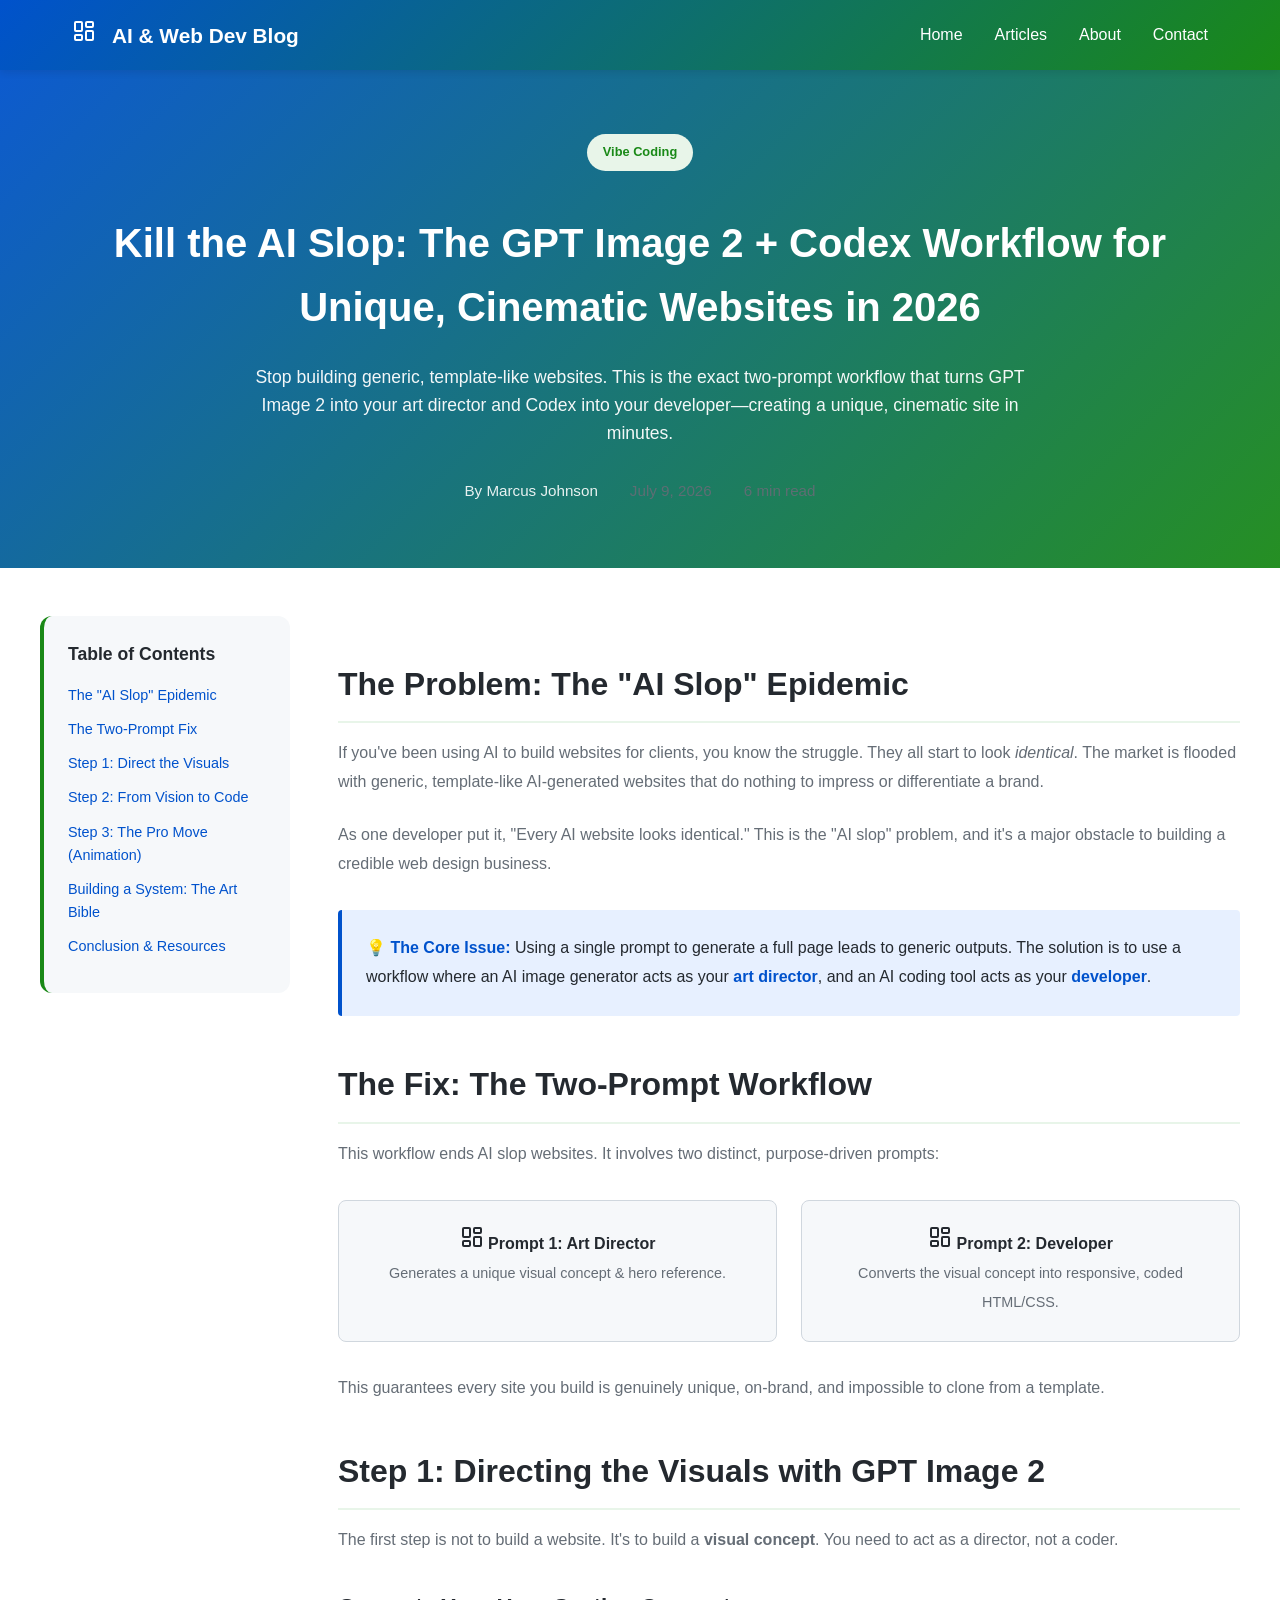
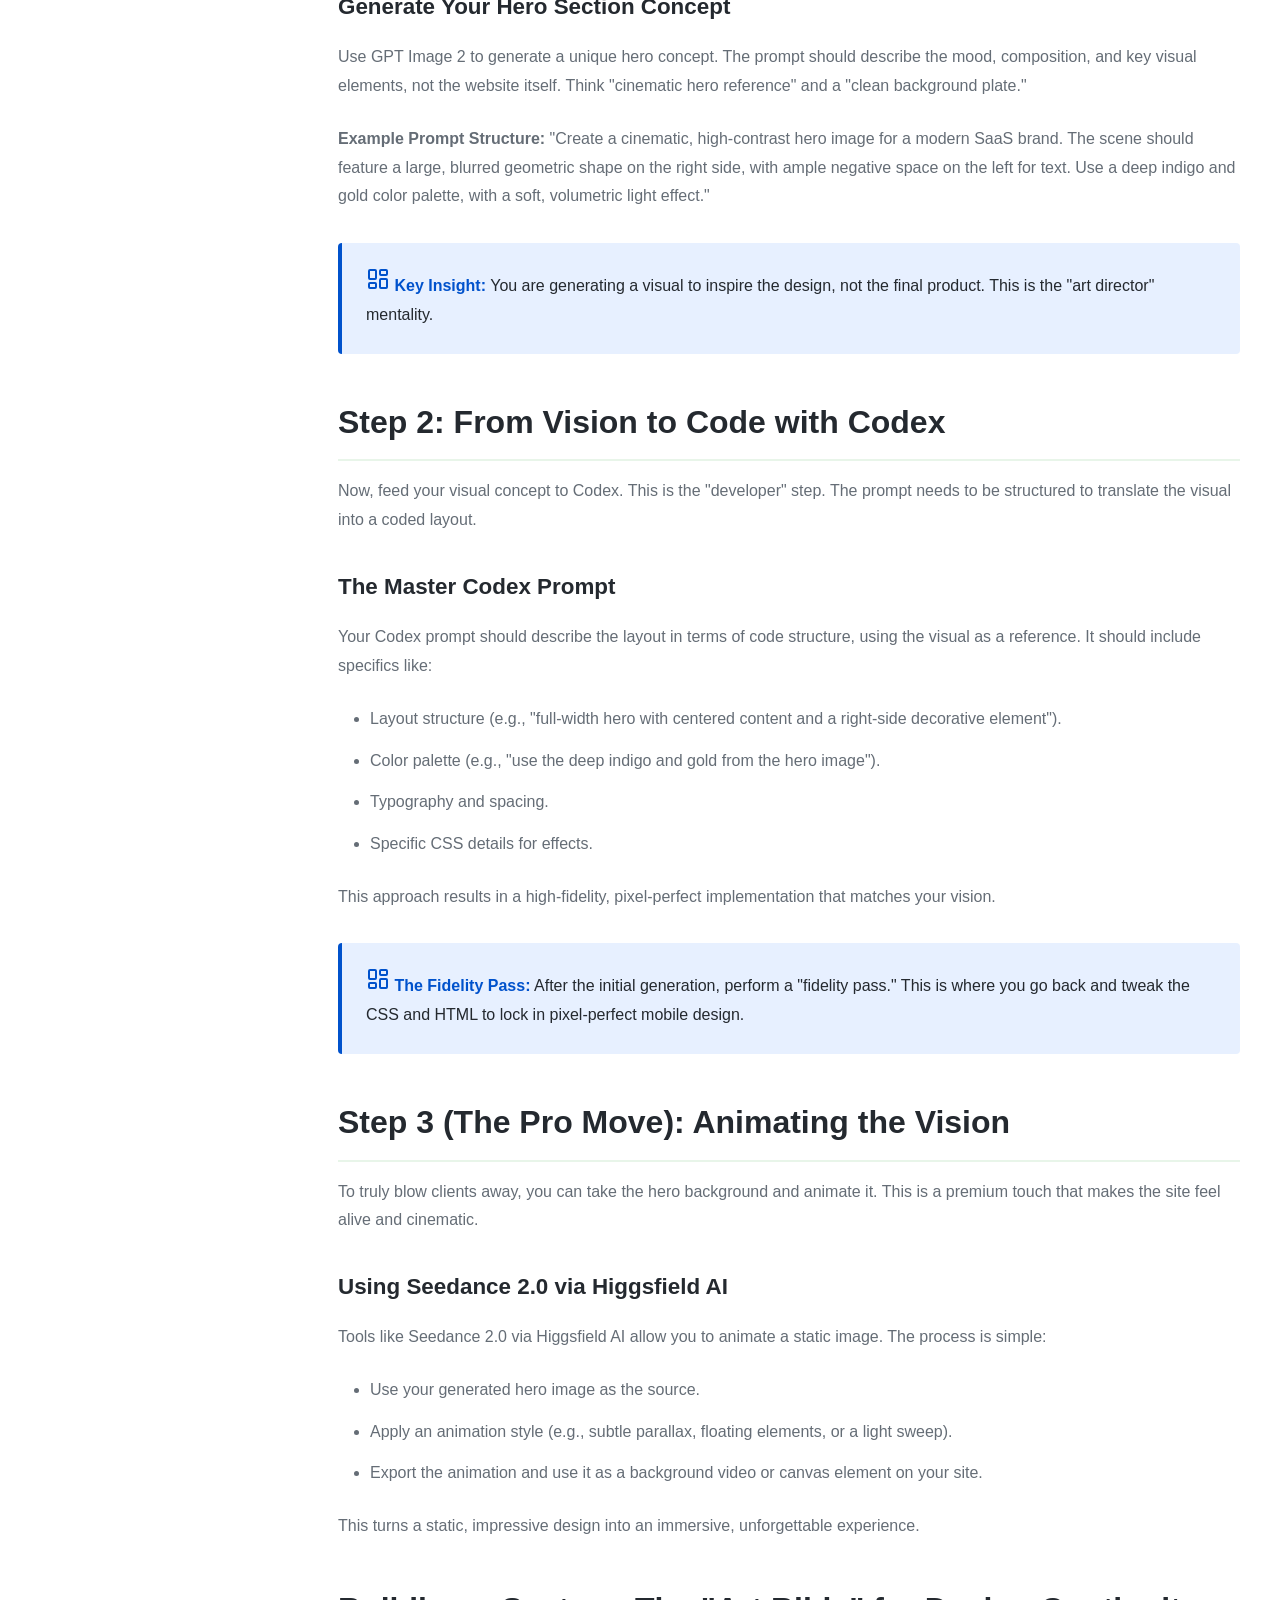
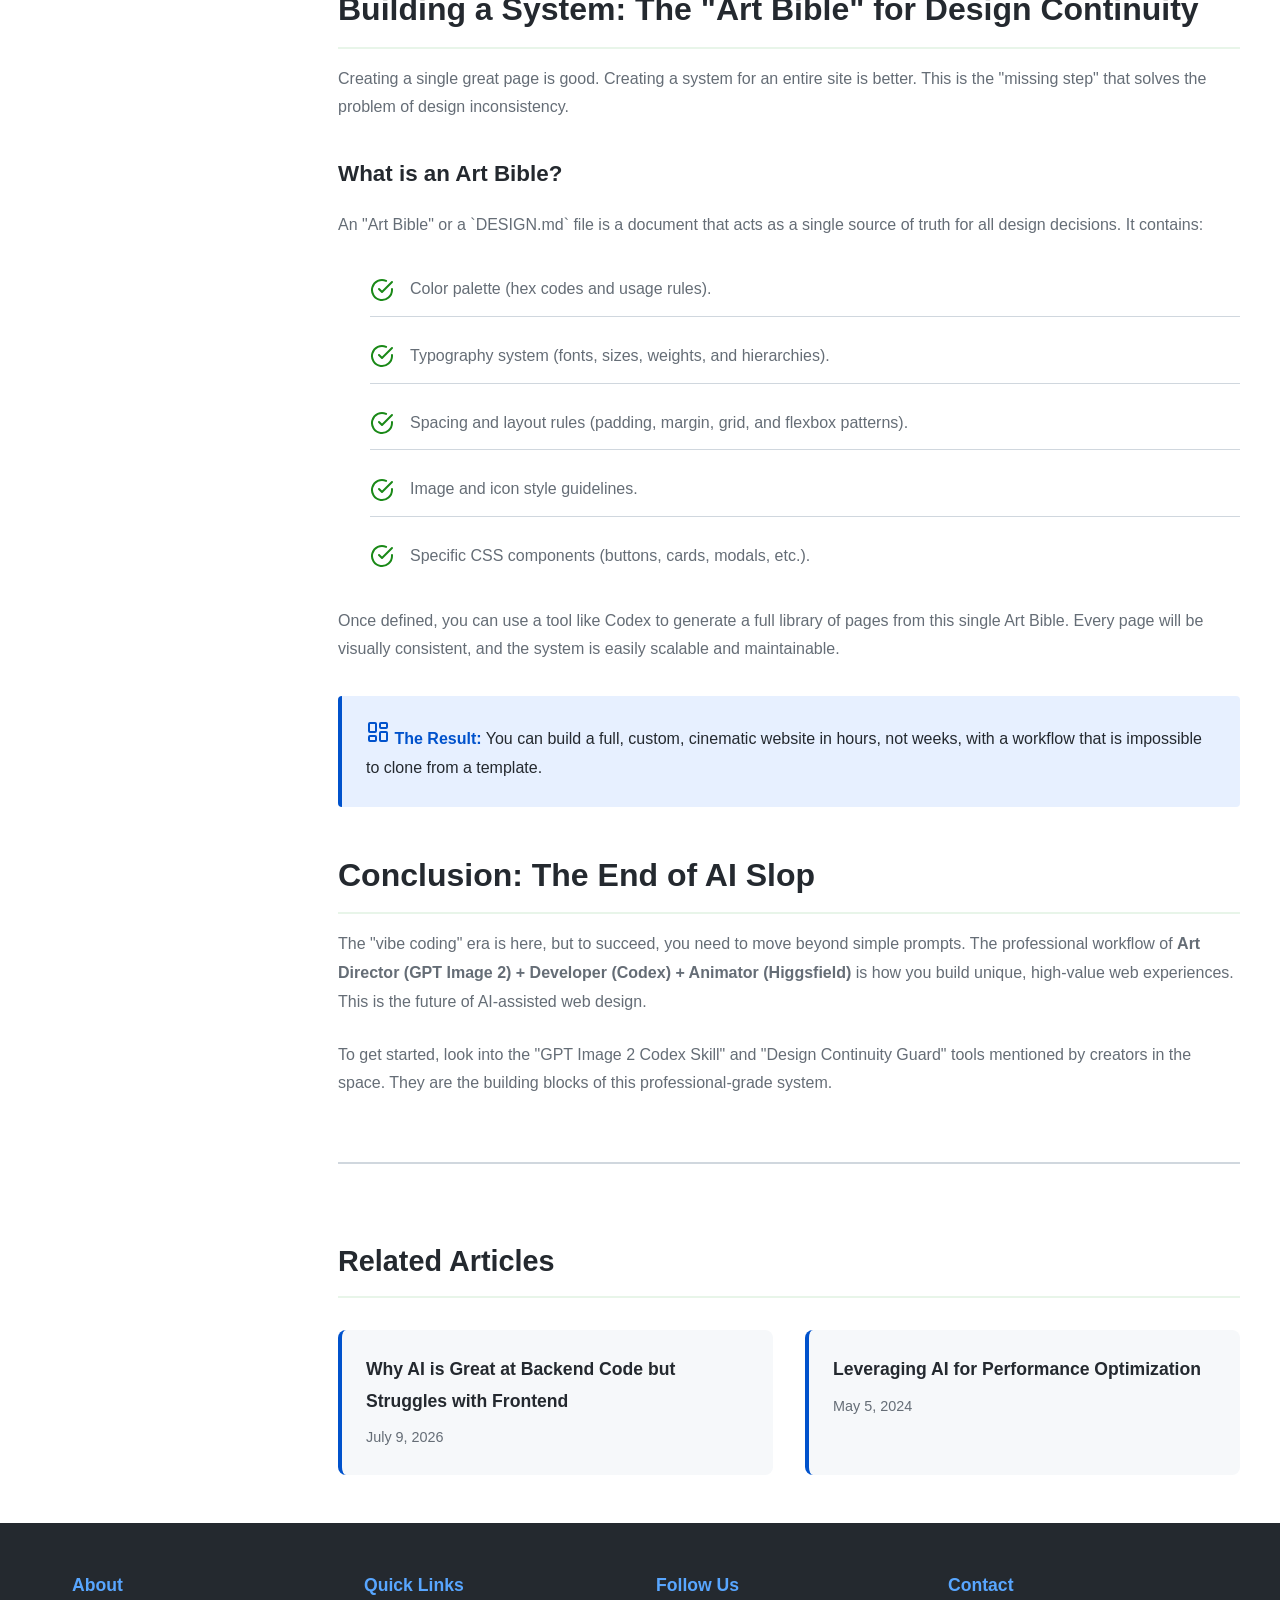
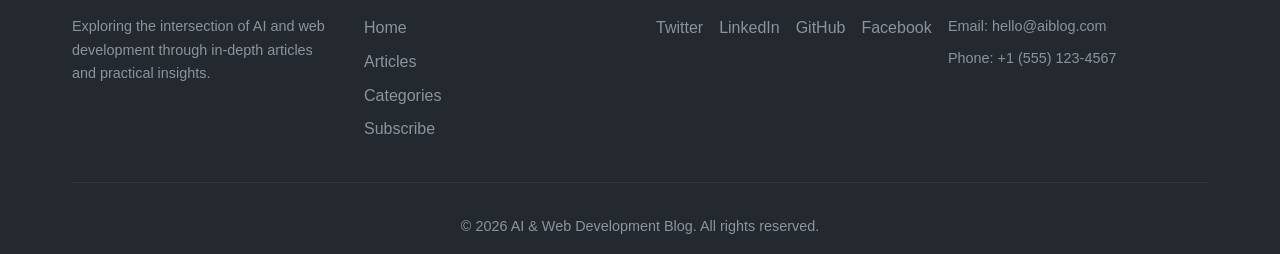
==== commit 62b83141: "social links" ====
--- a/article1.html
+++ b/article1.html
@@ -13,7 +13,7 @@
     <nav class="navbar">
         <div class="nav-container">
             <div class="logo">
-                <span class="logo-icon">🚀</span>
+                <span class="logo-icon"><svg xmlns="http://www.w3.org/2000/svg" width="24" height="24" viewBox="0 0 24 24" fill="none" stroke="currentColor" stroke-width="2" stroke-linecap="round" stroke-linejoin="round" class="lucide lucide-layout-dashboard-icon lucide-layout-dashboard"><rect width="7" height="9" x="3" y="3" rx="1"/><rect width="7" height="5" x="14" y="3" rx="1"/><rect width="7" height="9" x="14" y="12" rx="1"/><rect width="7" height="5" x="3" y="16" rx="1"/></svg></span>
                 <h1>AI & Web Dev Blog</h1>
             </div>
             <ul class="nav-links">
@@ -72,11 +72,11 @@
                         <p>This workflow ends AI slop websites. It involves two distinct, purpose-driven prompts:</p>
                         <div class="stack-grid">
                             <div class="stack-item">
-                                <span class="label">🎨 Prompt 1: Art Director</span>
+                                <span class="label"><svg xmlns="http://www.w3.org/2000/svg" width="24" height="24" viewBox="0 0 24 24" fill="none" stroke="currentColor" stroke-width="2" stroke-linecap="round" stroke-linejoin="round" class="lucide lucide-layout-dashboard-icon lucide-layout-dashboard"><rect width="7" height="9" x="3" y="3" rx="1"/><rect width="7" height="5" x="14" y="3" rx="1"/><rect width="7" height="9" x="14" y="12" rx="1"/><rect width="7" height="5" x="3" y="16" rx="1"/></svg> Prompt 1: Art Director</span>
                                 <span class="desc">Generates a unique visual concept & hero reference.</span>
                             </div>
                             <div class="stack-item">
-                                <span class="label">💻 Prompt 2: Developer</span>
+                                <span class="label"><svg xmlns="http://www.w3.org/2000/svg" width="24" height="24" viewBox="0 0 24 24" fill="none" stroke="currentColor" stroke-width="2" stroke-linecap="round" stroke-linejoin="round" class="lucide lucide-layout-dashboard-icon lucide-layout-dashboard"><rect width="7" height="9" x="3" y="3" rx="1"/><rect width="7" height="5" x="14" y="3" rx="1"/><rect width="7" height="9" x="14" y="12" rx="1"/><rect width="7" height="5" x="3" y="16" rx="1"/></svg> Prompt 2: Developer</span>
                                 <span class="desc">Converts the visual concept into responsive, coded HTML/CSS.</span>
                             </div>
                         </div>
@@ -90,7 +90,7 @@
                         <p>Use GPT Image 2 to generate a unique hero concept. The prompt should describe the mood, composition, and key visual elements, not the website itself. Think "cinematic hero reference" and a "clean background plate."</p>
                         <p><strong>Example Prompt Structure:</strong> "Create a cinematic, high-contrast hero image for a modern SaaS brand. The scene should feature a large, blurred geometric shape on the right side, with ample negative space on the left for text. Use a deep indigo and gold color palette, with a soft, volumetric light effect."</p>
                         <div class="pro-tip">
-                            <strong>🎯 Key Insight:</strong> You are generating a visual to inspire the design, not the final product. This is the "art director" mentality.
+                            <strong><svg xmlns="http://www.w3.org/2000/svg" width="24" height="24" viewBox="0 0 24 24" fill="none" stroke="currentColor" stroke-width="2" stroke-linecap="round" stroke-linejoin="round" class="lucide lucide-layout-dashboard-icon lucide-layout-dashboard"><rect width="7" height="9" x="3" y="3" rx="1"/><rect width="7" height="5" x="14" y="3" rx="1"/><rect width="7" height="9" x="14" y="12" rx="1"/><rect width="7" height="5" x="3" y="16" rx="1"/></svg> Key Insight:</strong> You are generating a visual to inspire the design, not the final product. This is the "art director" mentality.
                         </div>
                     </section>
 
@@ -107,7 +107,7 @@
                         </ul>
                         <p>This approach results in a high-fidelity, pixel-perfect implementation that matches your vision.</p>
                         <div class="pro-tip">
-                            <strong>🔧 The Fidelity Pass:</strong> After the initial generation, perform a "fidelity pass." This is where you go back and tweak the CSS and HTML to lock in pixel-perfect mobile design.
+                            <strong><svg xmlns="http://www.w3.org/2000/svg" width="24" height="24" viewBox="0 0 24 24" fill="none" stroke="currentColor" stroke-width="2" stroke-linecap="round" stroke-linejoin="round" class="lucide lucide-layout-dashboard-icon lucide-layout-dashboard"><rect width="7" height="9" x="3" y="3" rx="1"/><rect width="7" height="5" x="14" y="3" rx="1"/><rect width="7" height="9" x="14" y="12" rx="1"/><rect width="7" height="5" x="3" y="16" rx="1"/></svg> The Fidelity Pass:</strong> After the initial generation, perform a "fidelity pass." This is where you go back and tweak the CSS and HTML to lock in pixel-perfect mobile design.
                         </div>
                     </section>
 
@@ -138,7 +138,7 @@
                         </ul>
                         <p>Once defined, you can use a tool like Codex to generate a full library of pages from this single Art Bible. Every page will be visually consistent, and the system is easily scalable and maintainable.</p>
                         <div class="pro-tip">
-                            <strong>🚀 The Result:</strong> You can build a full, custom, cinematic website in hours, not weeks, with a workflow that is impossible to clone from a template.
+                            <strong><svg xmlns="http://www.w3.org/2000/svg" width="24" height="24" viewBox="0 0 24 24" fill="none" stroke="currentColor" stroke-width="2" stroke-linecap="round" stroke-linejoin="round" class="lucide lucide-layout-dashboard-icon lucide-layout-dashboard"><rect width="7" height="9" x="3" y="3" rx="1"/><rect width="7" height="5" x="14" y="3" rx="1"/><rect width="7" height="9" x="14" y="12" rx="1"/><rect width="7" height="5" x="3" y="16" rx="1"/></svg> The Result:</strong> You can build a full, custom, cinematic website in hours, not weeks, with a workflow that is impossible to clone from a template.
                         </div>
                     </section>
 
@@ -185,10 +185,10 @@
                 <div class="footer-section">
                     <h5>Follow Us</h5>
                     <div class="social-links">
-                        <a href="#">Twitter</a>
-                        <a href="#">LinkedIn</a>
-                        <a href="#">GitHub</a>
-                        <a href="#">Facebook</a>
+                        <a href="https://x.com/@muirurilawrenc1" target="_blank">Twitter</a>
+                        <a href="https://linkedin.com/in/njenga-lawrence-604391a1?" target="_blank">LinkedIn</a>
+                        <a href="https://github.com/loloncium" target="_blank">GitHub</a>
+                        <a href="https://facebook.com/profile.php?id=61579081265857" target="_blank">Facebook</a>
                     </div>
                 </div>
                 <div class="footer-section">
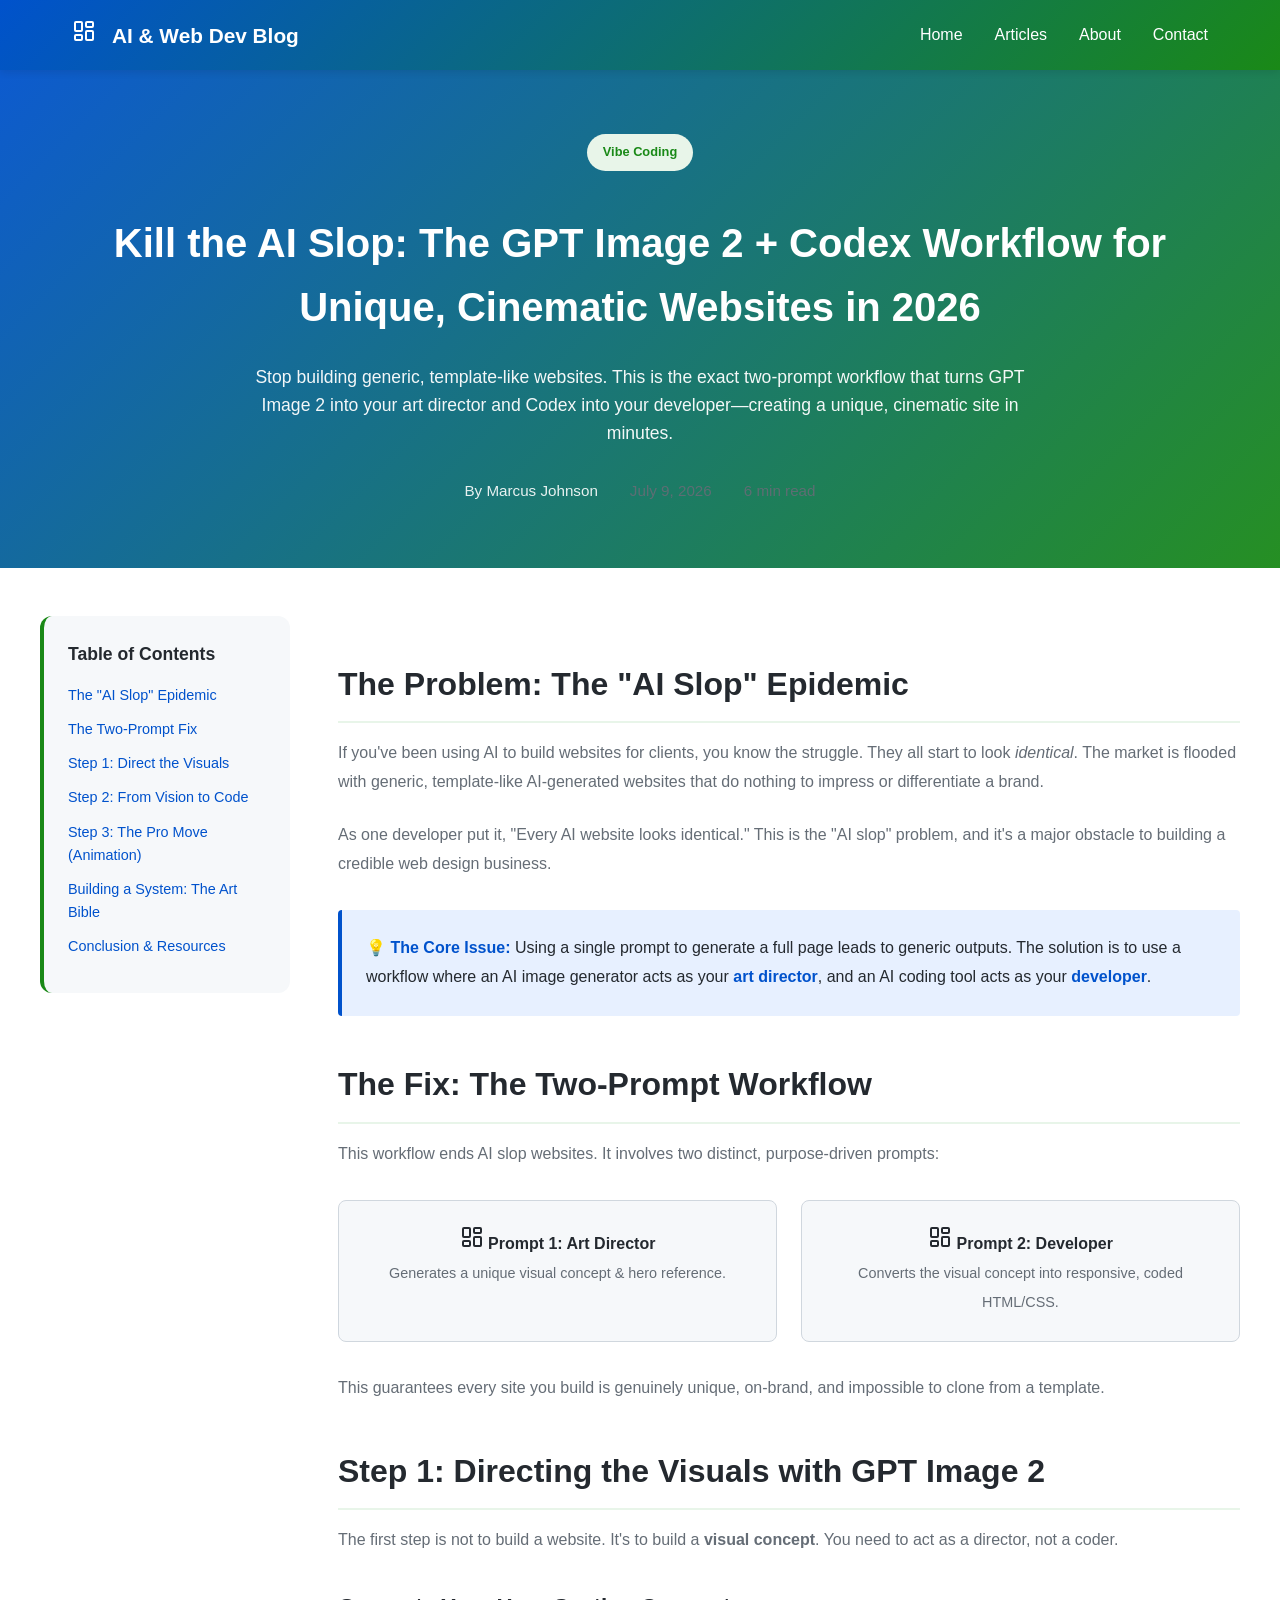
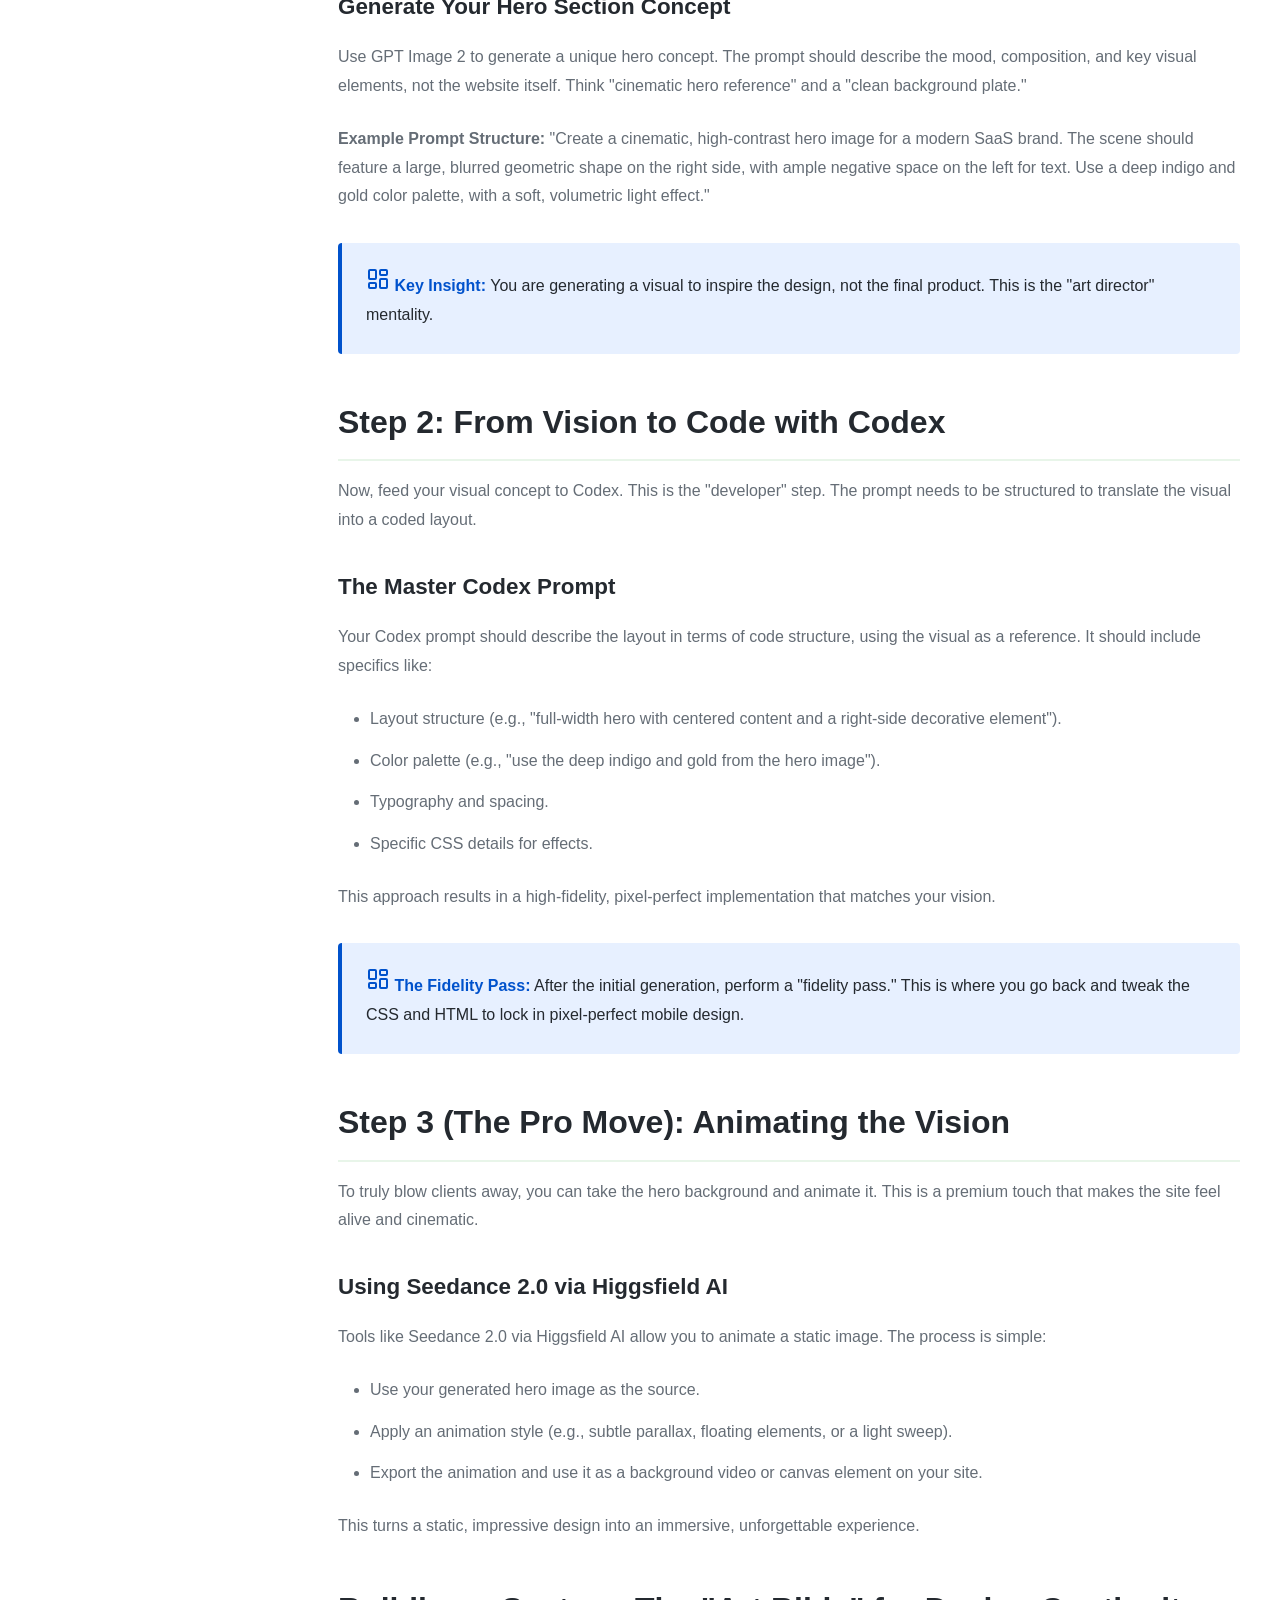
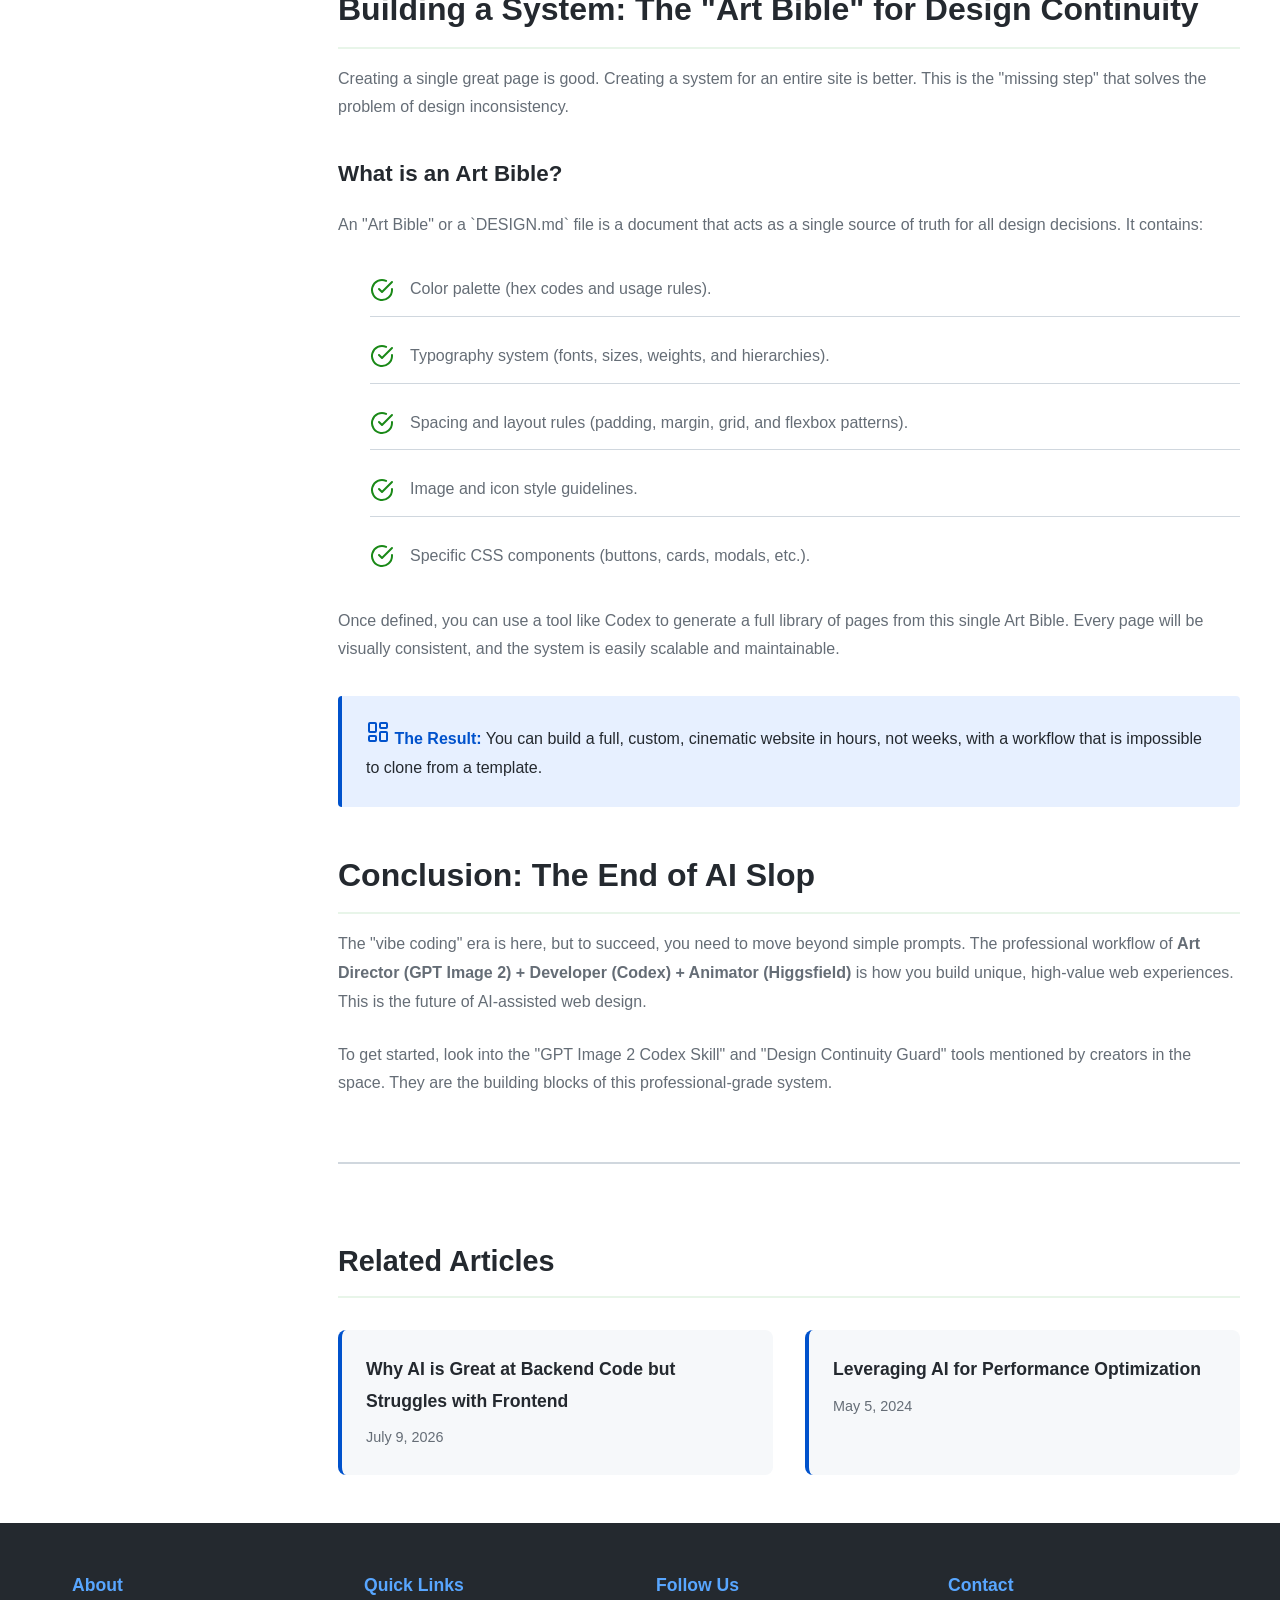
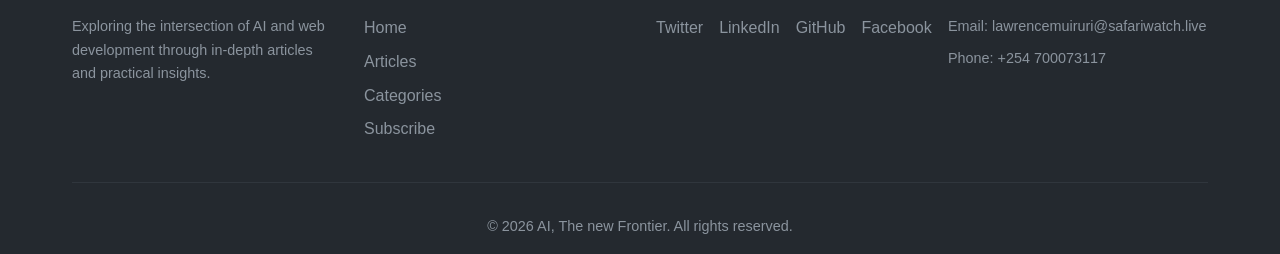
==== commit 34a248dd: "footer details" ====
--- a/article1.html
+++ b/article1.html
@@ -182,23 +182,25 @@
                         <li><a href="#">Subscribe</a></li>
                     </ul>
                 </div>
-                <div class="footer-section">
+               <div class="footer-section">
                     <h5>Follow Us</h5>
+                    <ul>
                     <div class="social-links">
-                        <a href="https://x.com/@muirurilawrenc1" target="_blank">Twitter</a>
-                        <a href="https://linkedin.com/in/njenga-lawrence-604391a1?" target="_blank">LinkedIn</a>
-                        <a href="https://github.com/loloncium" target="_blank">GitHub</a>
-                        <a href="https://facebook.com/profile.php?id=61579081265857" target="_blank">Facebook</a>
+                        <li><a href="https://x.com/@muirurilawrenc1" target="_blank">Twitter</a></li>
+                        <li><a href="https://linkedin.com/in/njenga-lawrence-604391a1?" target="_blank">LinkedIn</a></li>
+                        <li><a href="https://github.com/loloncium" target="_blank">GitHub</a></li>
+                        <li><a href="https://facebook.com/profile.php?id=61579081265857" target="_blank">Facebook</a></li>
                     </div>
+                    </ul>
                 </div>
                 <div class="footer-section">
                     <h5>Contact</h5>
-                    <p>Email: hello@aiblog.com</p>
-                    <p>Phone: +1 (555) 123-4567</p>
+                    <p>Email: lawrencemuiruri@safariwatch.live</p>
+                    <p>Phone: +254 700073117</p>
                 </div>
             </div>
             <div class="footer-bottom">
-                <p>&copy; 2026 AI & Web Development Blog. All rights reserved.</p>
+                <p>&copy; 2026 AI, The new Frontier. All rights reserved.</p>
             </div>
         </div>
     </footer>
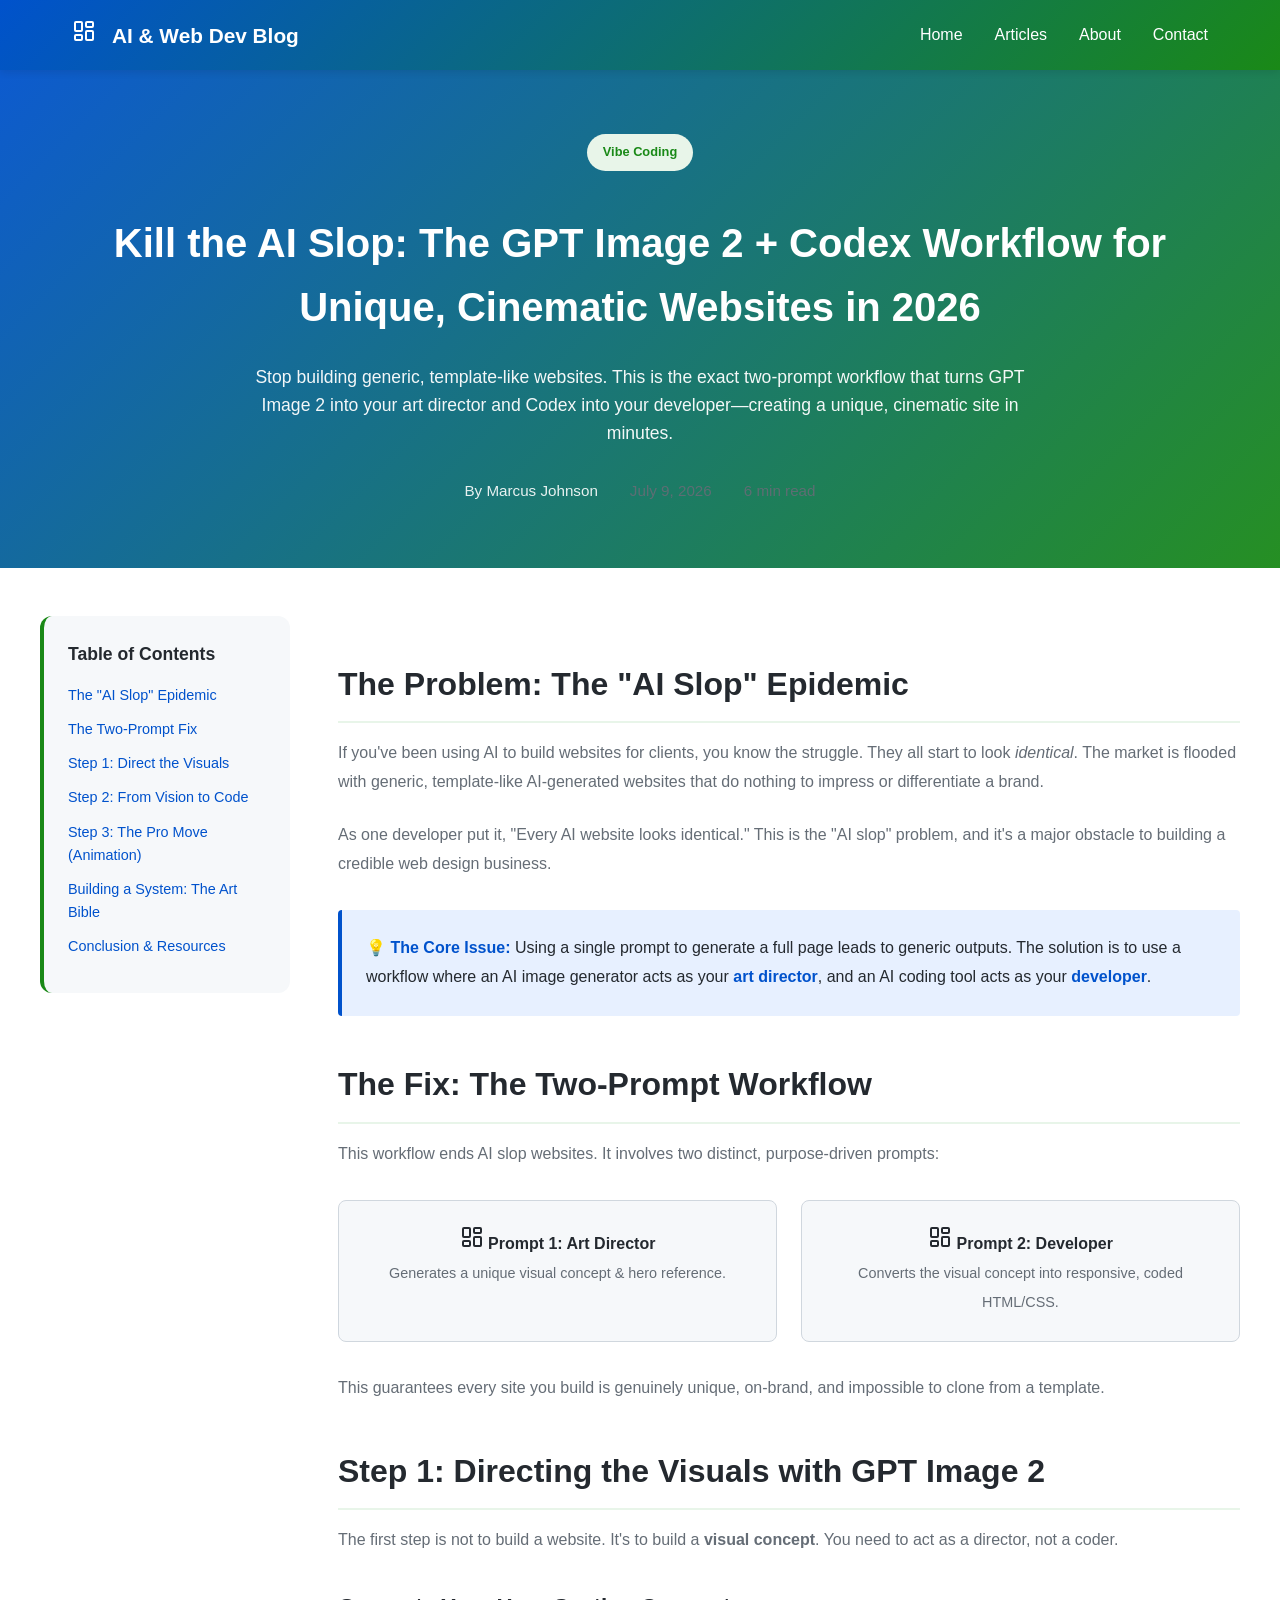
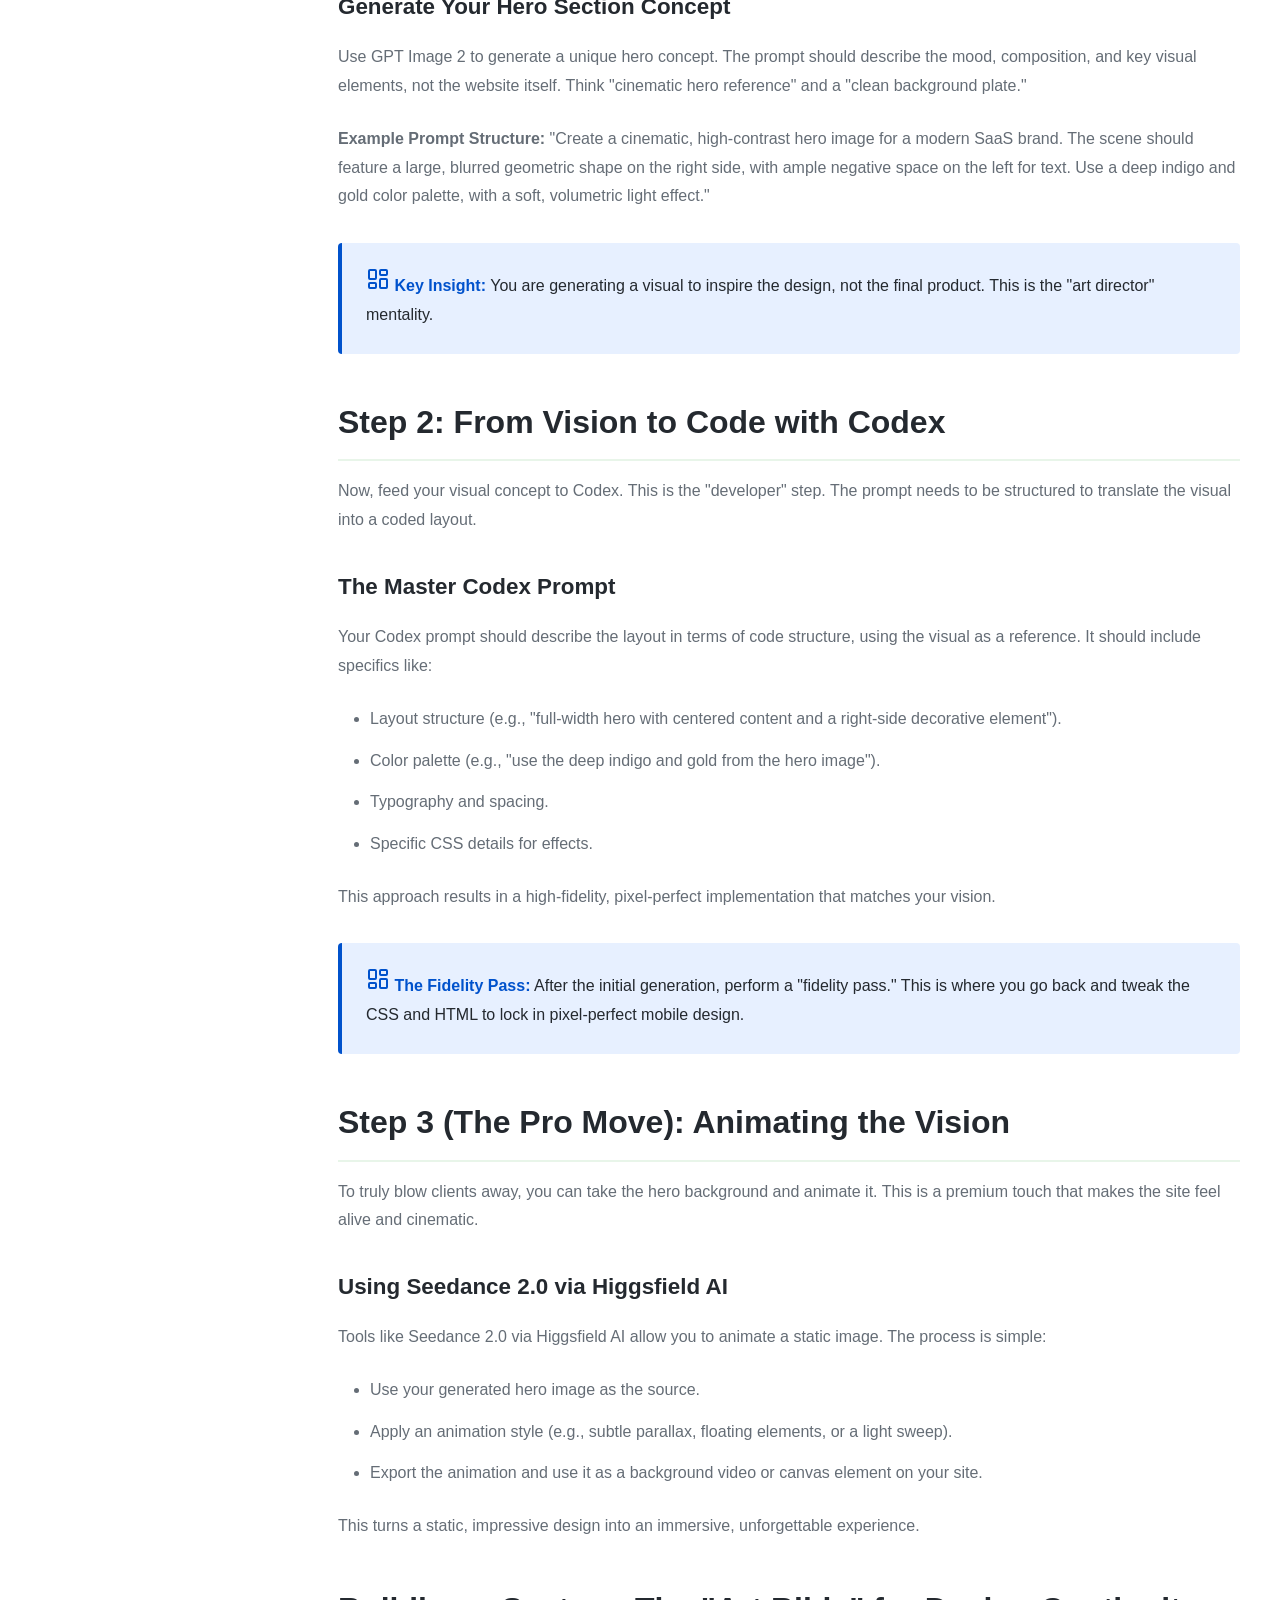
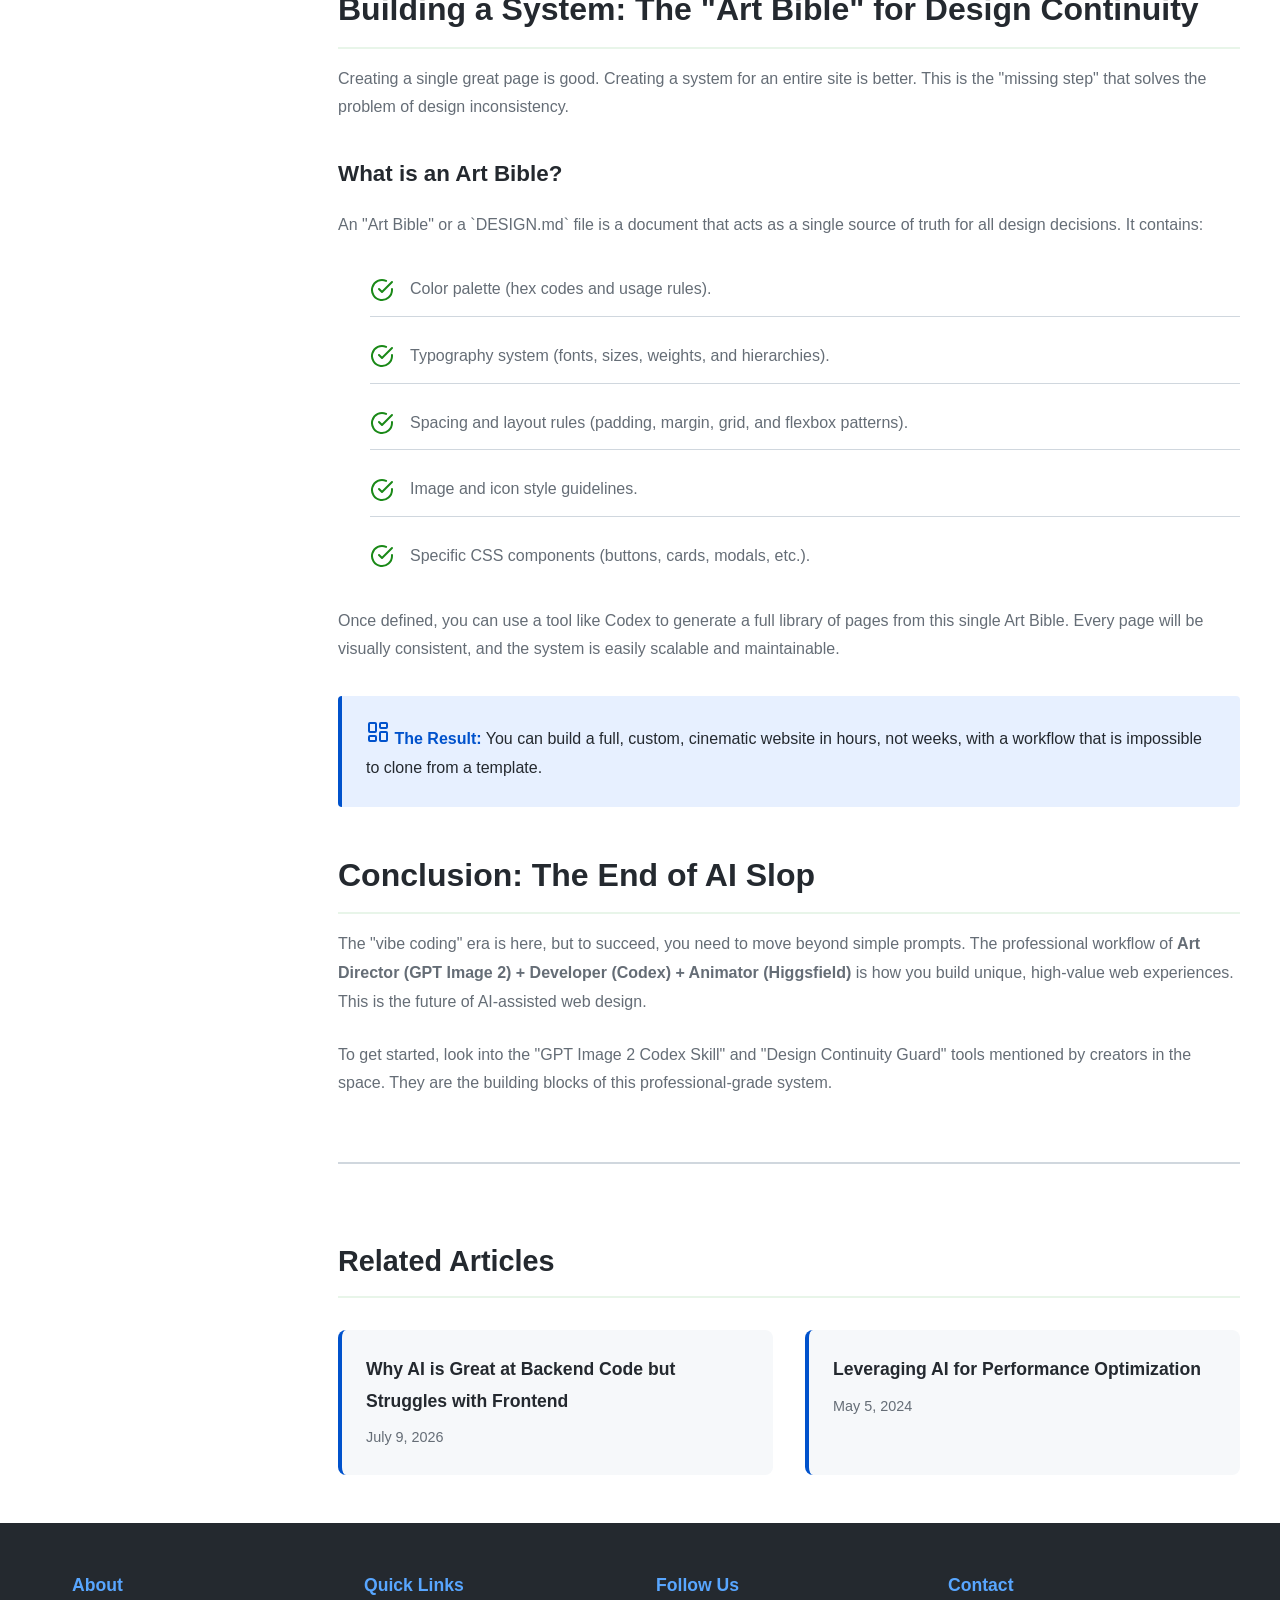
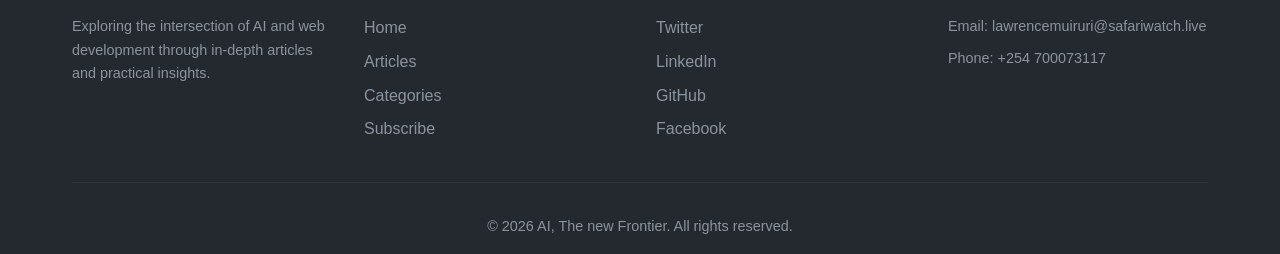
==== commit 73534b8b: "saf" ====
--- a/article1.html
+++ b/article1.html
@@ -184,14 +184,14 @@
                 </div>
                <div class="footer-section">
                     <h5>Follow Us</h5>
-                    <ul>
                     <div class="social-links">
+                        <ul>
                         <li><a href="https://x.com/@muirurilawrenc1" target="_blank">Twitter</a></li>
                         <li><a href="https://linkedin.com/in/njenga-lawrence-604391a1?" target="_blank">LinkedIn</a></li>
                         <li><a href="https://github.com/loloncium" target="_blank">GitHub</a></li>
                         <li><a href="https://facebook.com/profile.php?id=61579081265857" target="_blank">Facebook</a></li>
+                        </ul>
                     </div>
-                    </ul>
                 </div>
                 <div class="footer-section">
                     <h5>Contact</h5>
